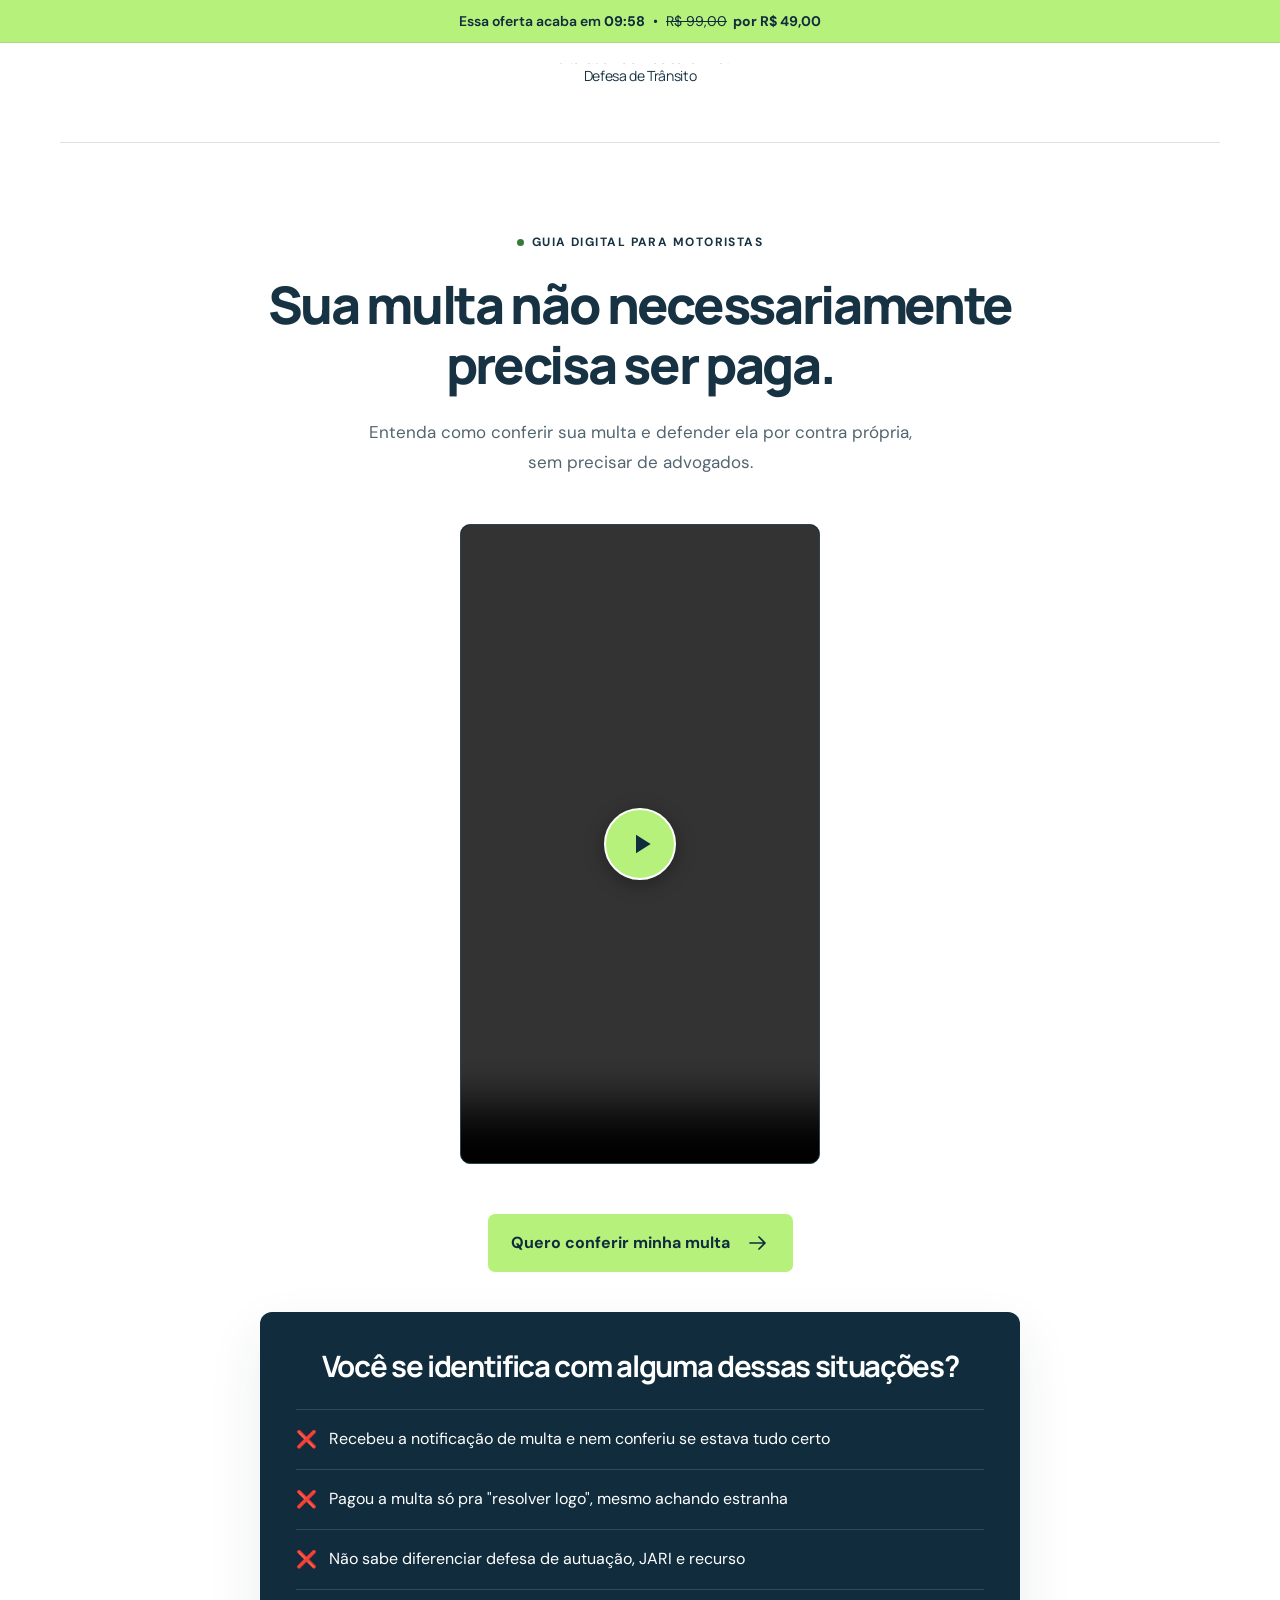
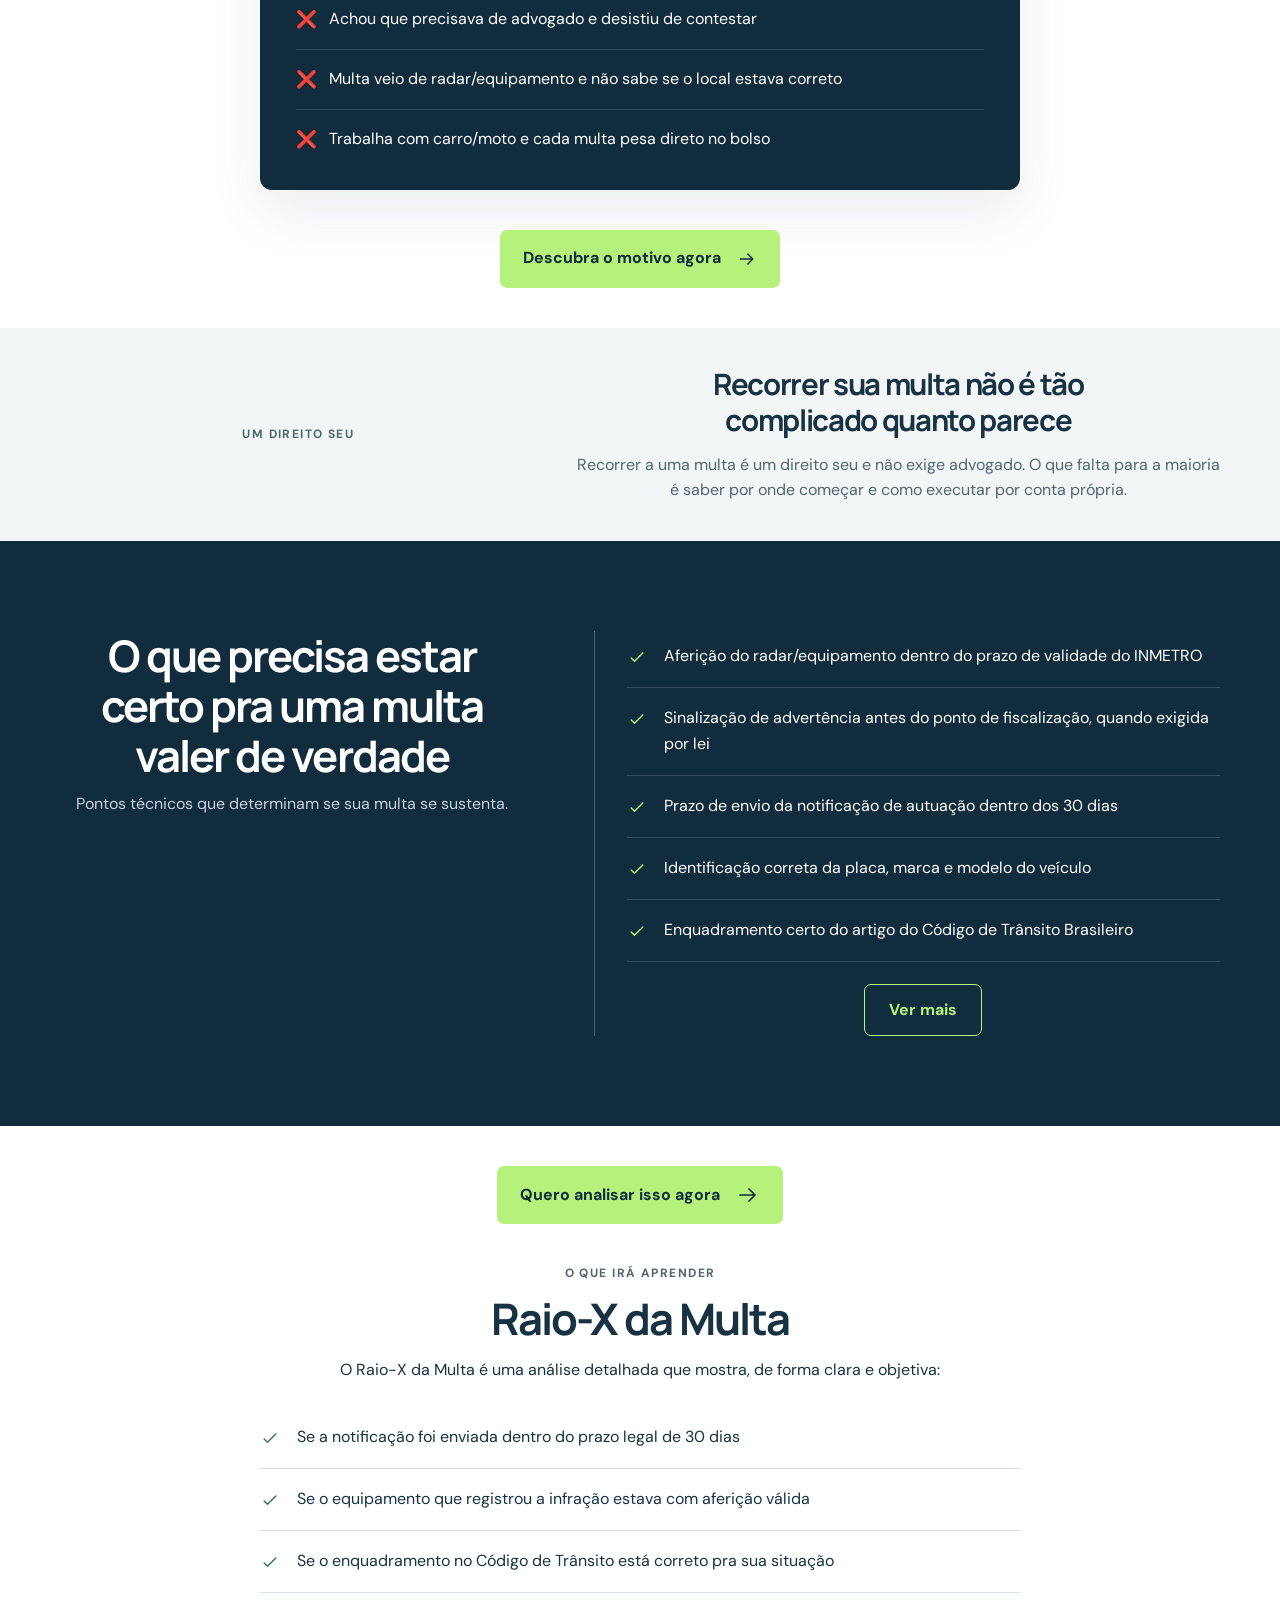
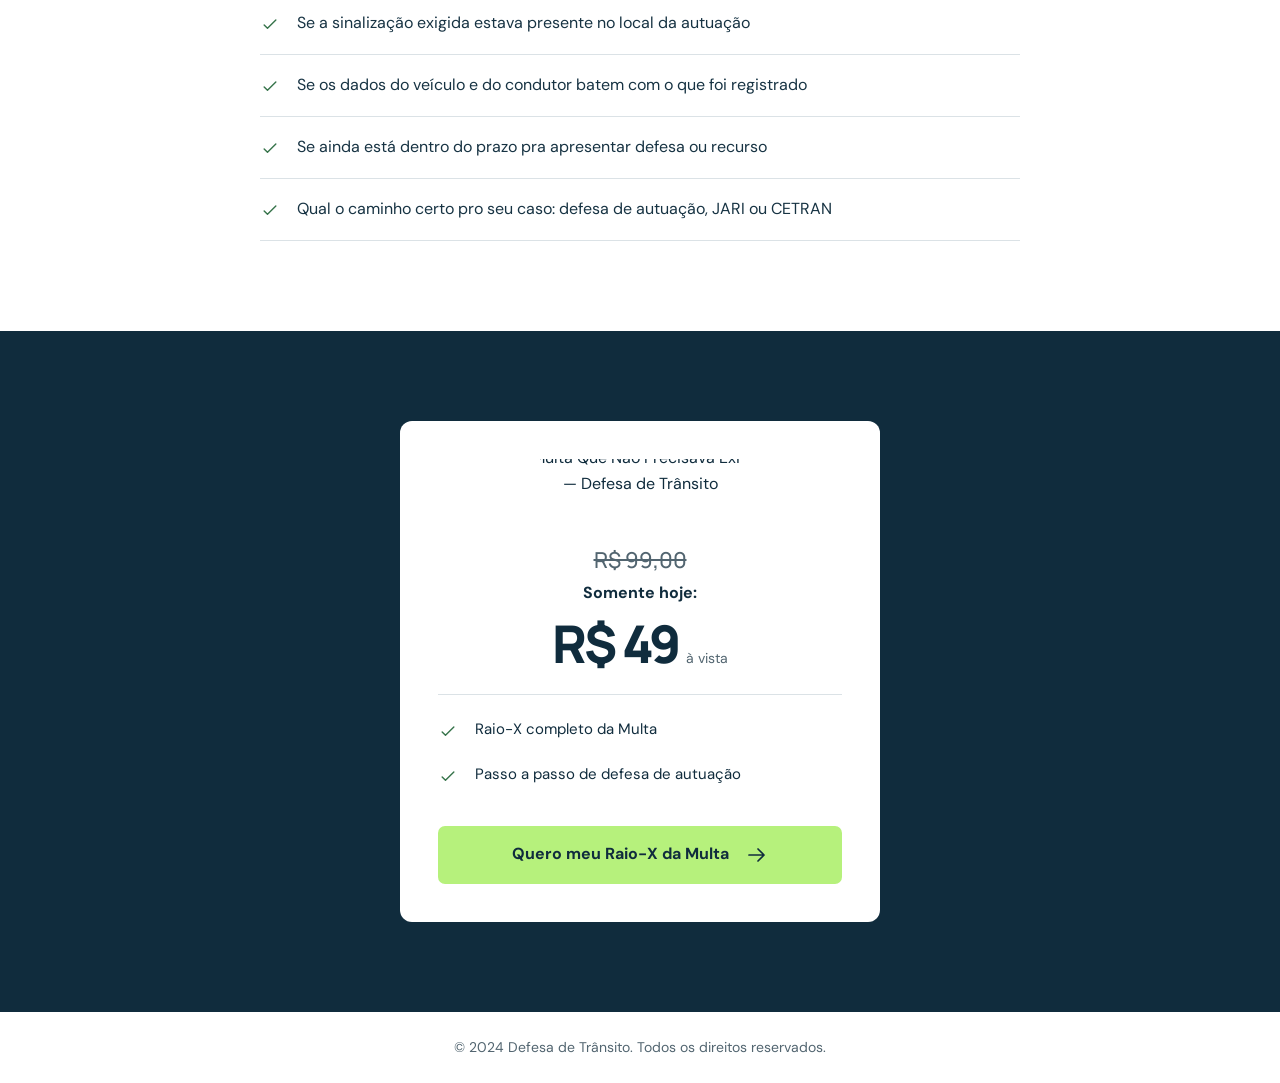
==== index.html @ 0a8037aa "Add files via upload Atualização META PIXEL" ====
<!doctype html>
<html lang="pt-BR">
<head>
  <meta charset="UTF-8">
  <meta name="viewport" content="width=device-width, initial-scale=1">
  <title>Multa Que Não Precisava Existir | Guia para conferir sua multa</title>
  <meta name="description" content="Aprenda a conferir sua notificação, entender prazos e protocolar sua defesa administrativa. Guia em PDF e vídeos curtos por R$ 49.">
  <meta name="theme-color" content="#102c3d">
  <meta property="og:title" content="Multa Que Não Precisava Existir">
  <meta property="og:description" content="Antes de pagar, decida com informação. Guia em PDF e vídeos curtos para conferir sua multa.">
  <meta property="og:type" content="website">
  <meta property="og:locale" content="pt_BR">
  <!-- Após o deploy, acrescente og:url com a URL definitiva. -->
  <link rel="icon" href="data:image/svg+xml,%3Csvg xmlns='http://www.w3.org/2000/svg' viewBox='0 0 32 32'%3E%3Crect width='32' height='32' rx='8' fill='%23102c3d'/%3E%3Cpath d='m8 16 5 5 11-11' fill='none' stroke='%23b6f17c' stroke-width='3'/%3E%3C/svg%3E">
  <link rel="preconnect" href="https://fonts.googleapis.com">
  <link rel="preconnect" href="https://fonts.gstatic.com" crossorigin>
  <link href="https://fonts.googleapis.com/css2?family=DM+Sans:wght@400;500;600;700&family=Manrope:wght@400;500;600;700;800&display=swap" rel="stylesheet">
  <link rel="stylesheet" href="styles.css">
  <script src="script.js" defer></script>
  
  <!-- UTMIFY: cole aqui o script oficial de rastreamento, após configurar privacidade/consentimento aplicável. -->
<!-- Meta Pixel Code -->
<script>
(function () {
  if (window.__mqnpeMetaPixel1302813676254181) return;
  window.__mqnpeMetaPixel1302813676254181 = true;
  !function(f,b,e,v,n,t,s)
  {if(f.fbq)return;n=f.fbq=function(){n.callMethod?
  n.callMethod.apply(n,arguments):n.queue.push(arguments)};
  if(!f._fbq)f._fbq=n;n.push=n;n.loaded=!0;n.version='2.0';
  n.queue=[];t=b.createElement(e);t.async=!0;
  t.src=v;s=b.getElementsByTagName(e)[0];
  s.parentNode.insertBefore(t,s)}(window, document,'script',
  'https://connect.facebook.net/en_US/fbevents.js');
  fbq('init', '1302813676254181');
  fbq('track', 'PageView');
})();
</script>
<!-- End Meta Pixel Code --></head>
<body><noscript><img height="1" width="1" style="display:none" alt="" src="https://www.facebook.com/tr?id=1302813676254181&amp;ev=PageView&amp;noscript=1"></noscript>
<a class="skip-link" href="#conteudo">Pular para o conteúdo</a>
<svg class="svg-definitions" xmlns="http://www.w3.org/2000/svg" aria-hidden="true"><defs>
  <symbol id="check" viewBox="0 0 24 24"><path d="m5 12 4 4L19 6"/></symbol>
  <symbol id="arrow" viewBox="0 0 24 24"><path d="M4 12h15m-6-6 6 6-6 6"/></symbol>
  <symbol id="document" viewBox="0 0 24 24"><path d="M14 3H5v18h14V8l-5-5Zm0 0v6h5M8 13h8m-8 4h5"/></symbol>
  <symbol id="shield" viewBox="0 0 24 24"><path d="m12 2 8 3v6c0 5-4 9-8 11-4-2-8-6-8-11V5l8-3Z"/><path d="m8 11 3 3 5-5"/></symbol>
  <symbol id="clock" viewBox="0 0 24 24"><circle cx="12" cy="12" r="9"/><path d="M12 6v6l4 2"/></symbol>
</defs></svg>
<div class="top-offer-bar"><div class="top-offer-content"><span>Essa oferta acaba em <span class="offer-timer" role="timer" aria-label="Tempo restante da oferta" aria-live="off">10:00</span></span><span class="top-offer-separator" aria-hidden="true">•</span><span class="top-offer-prices"><del>R$ 99,00</del> <strong>por <span data-price data-price-decimals="2">R$ 49,00</span></strong></span></div></div><header class="header wrap"><a class="brand" href="index.html" aria-label="Multa Que Não Precisava Existir — início"><span class="logo-frame"><img class="site-logo" src="assets/logo-horizontal.png" width="2172" height="724" alt="Multa Que Não Precisava Existir — Defesa de Trânsito"></span></a></header>
<main id="conteudo">
<section class="hero wrap" id="inicio" aria-labelledby="hero-title">
  <div class="hero-copy"><p class="eyebrow"><span></span> GUIA DIGITAL PARA MOTORISTAS</p><h1 id="hero-title">Sua multa não necessariamente precisa ser paga.</h1><div class="vsl-slot" role="region" aria-label="Apresentação em vídeo"><video controls playsinline preload="metadata" width="360" height="640" aria-label="Apresentação — Raio-X da Multa"><source src="assets/vsl.mp4" type="video/mp4">Seu navegador não suporta reprodução de vídeo.</video><button class="vsl-play" type="button" aria-label="Reproduzir vídeo" hidden><svg viewBox="0 0 24 24" aria-hidden="true"><path d="m9 5 11 7-11 7Z"/></svg></button></div><p class="lead">Entenda como conferir sua multa e defender ela por contra própria, sem precisar de advogados.</p></div>
  <div class="between-sections-cta"><a class="button" href="#oferta">Quero conferir minha multa <svg><use href="#arrow"/></svg></a></div><aside class="hero-panel situations-panel" aria-labelledby="situations-title">
  <h2 id="situations-title">Você se identifica com alguma dessas situações?</h2>
  <ul class="situations-list">
    <li><span aria-hidden="true">❌</span><span>Recebeu a notificação de multa e nem conferiu se estava tudo certo</span></li>
    <li><span aria-hidden="true">❌</span><span>Pagou a multa só pra "resolver logo", mesmo achando estranha</span></li>
    <li><span aria-hidden="true">❌</span><span>Não sabe diferenciar defesa de autuação, JARI e recurso</span></li>
    <li><span aria-hidden="true">❌</span><span>Achou que precisava de advogado e desistiu de contestar</span></li>
    <li><span aria-hidden="true">❌</span><span>Multa veio de radar/equipamento e não sabe se o local estava correto</span></li>
    <li><span aria-hidden="true">❌</span><span>Trabalha com carro/moto e cada multa pesa direto no bolso</span></li>
  </ul>
</aside>
</section>
<div class="format-strip"><div class="wrap"><a class="button" href="#oferta">Descubra o motivo agora <svg aria-hidden="true"><use href="#arrow"/></svg></a></div></div>

<section class="belief"><div class="wrap split"><p class="eyebrow">UM DIREITO SEU</p><div><h2>Recorrer sua multa não é tão complicado quanto parece</h2><p>Recorrer a uma multa é um direito seu e não exige advogado. O que falta para a maioria é saber por onde começar e como executar por conta própria.</p></div></div></section>

<section class="learning section"><div class="wrap split"><div><h2>O que precisa estar certo pra uma multa valer de verdade</h2><p>Pontos técnicos que determinam se sua multa se sustenta.</p></div><div class="learning-topics"><ul class="check-list"><li><svg aria-hidden="true"><use href="#check"/></svg><span>Aferição do radar/equipamento dentro do prazo de validade do INMETRO</span></li><li><svg aria-hidden="true"><use href="#check"/></svg><span>Sinalização de advertência antes do ponto de fiscalização, quando exigida por lei</span></li><li><svg aria-hidden="true"><use href="#check"/></svg><span>Prazo de envio da notificação de autuação dentro dos 30 dias</span></li><li><svg aria-hidden="true"><use href="#check"/></svg><span>Identificação correta da placa, marca e modelo do veículo</span></li><li><svg aria-hidden="true"><use href="#check"/></svg><span>Enquadramento certo do artigo do Código de Trânsito Brasileiro</span></li></ul><ul class="check-list extra-topics" id="extra-learning-topics"><li><svg aria-hidden="true"><use href="#check"/></svg><span>Local da infração compatível com o endereço registrado</span></li><li><svg aria-hidden="true"><use href="#check"/></svg><span>Data e horário coerentes com a imagem/prova apresentada</span></li><li><svg aria-hidden="true"><use href="#check"/></svg><span>Margem de tolerância do equipamento aplicada corretamente na velocidade</span></li><li><svg aria-hidden="true"><use href="#check"/></svg><span>Sinalização de solo visível (faixa, linha de retenção) no momento da autuação</span></li><li><svg aria-hidden="true"><use href="#check"/></svg><span>Notificação enviada para o endereço correto no Renavam</span></li></ul><button class="topics-toggle" type="button" aria-expanded="false" aria-controls="extra-learning-topics" hidden>Ver mais</button></div></div></section>
<div class="between-sections-cta"><a class="button" href="#oferta">Quero analisar isso agora <svg aria-hidden="true"><use href="#arrow"/></svg></a></div><section class="section wrap raio-x-section"><p class="eyebrow learning-label">O QUE IRÁ APRENDER</p><h2>Raio-X da Multa</h2><p>O Raio-X da Multa é uma análise detalhada que mostra, de forma clara e objetiva:</p><ul class="check-list raio-x-topics"><li><svg aria-hidden="true"><use href="#check"/></svg><span>Se a notificação foi enviada dentro do prazo legal de 30 dias</span></li><li><svg aria-hidden="true"><use href="#check"/></svg><span>Se o equipamento que registrou a infração estava com aferição válida</span></li><li><svg aria-hidden="true"><use href="#check"/></svg><span>Se o enquadramento no Código de Trânsito está correto pra sua situação</span></li><li><svg aria-hidden="true"><use href="#check"/></svg><span>Se a sinalização exigida estava presente no local da autuação</span></li><li><svg aria-hidden="true"><use href="#check"/></svg><span>Se os dados do veículo e do condutor batem com o que foi registrado</span></li><li><svg aria-hidden="true"><use href="#check"/></svg><span>Se ainda está dentro do prazo pra apresentar defesa ou recurso</span></li><li><svg aria-hidden="true"><use href="#check"/></svg><span>Qual o caminho certo pro seu caso: defesa de autuação, JARI ou CETRAN</span></li></ul></section>


<!-- DEPOIMENTOS REAIS: publicar somente após inserir relatos autênticos e obter autorização.
<section class="section wrap" aria-labelledby="depoimentos"><h2 id="depoimentos">Quem já leu</h2><blockquote><p>INSERIR DEPOIMENTO REAL</p><footer>NOME AUTORIZADO</footer></blockquote></section>
-->
<section class="offer-section section" id="oferta"><div class="wrap offer-layout"><div class="price-card"><div class="offer-logo"><span class="logo-frame"><img class="site-logo" src="assets/logo-horizontal.png" width="2172" height="724" alt="Multa Que Não Precisava Existir — Defesa de Trânsito" loading="lazy"></span></div><p class="price"><del class="old-price" aria-label="Preço anterior: R$ 99,00">R$ 99,00</del><span class="today-offer">Somente hoje:</span> <span data-price>R$ 49</span> <small>à vista</small></p><ul class="check-list"><li><svg aria-hidden="true"><use href="#check"/></svg><span>Raio-X completo da Multa</span></li><li><svg aria-hidden="true"><use href="#check"/></svg><span>Passo a passo de defesa de autuação</span></li></ul><a class="button checkout-link" href="https://ggcheckout.app/checkout/v5/dZjcEoFFynVmE5elIhAi">Quero meu Raio-X da Multa <svg><use href="#arrow"/></svg></a><p id="checkout-status" class="checkout-status" role="status" hidden></p></div></div></section>


</main><footer class="copyright-footer"><p>© 2024 Defesa de Trânsito. Todos os direitos reservados.</p></footer>


</body>
</html>
---- styles.css ----
:root{--navy:#102c3d;--ink:#173343;--muted:#526570;--green:#b6f17c;--line:#dbe2e6;--pale:#f3f6f6;--white:#fff}*{box-sizing:border-box}html{scroll-behavior:smooth;scroll-padding-top:24px}body{margin:0;color:var(--ink);background:#fff;font-family:'DM Sans',sans-serif;font-size:16px;line-height:1.65}h1,h2,h3,.brand,.price{font-family:Manrope,sans-serif}h1,h2,h3,p{margin-top:0}h1,h2,h3{line-height:1.15;letter-spacing:-.045em}h1{font-size:clamp(2.35rem,4.05vw,3.65rem);font-weight:800;margin-bottom:24px}h2{font-size:clamp(2rem,3.4vw,3rem);font-weight:700;margin-bottom:26px}h3{font-size:1.3rem;letter-spacing:-.025em}p{margin-bottom:20px}a{color:inherit}svg{width:24px;height:24px;fill:none;stroke:currentColor;stroke-width:1.7;stroke-linecap:round;stroke-linejoin:round;flex-shrink:0}.svg-definitions{position:absolute;width:0;height:0;overflow:hidden}.wrap{width:min(1160px,calc(100% - 40px));margin-inline:auto}.header{display:flex;align-items:center;justify-content:space-between;min-height:100px;gap:20px;border-bottom:1px solid var(--line)}.brand{display:flex;gap:12px;align-items:center;text-decoration:none;font-size:14px;line-height:1.3;letter-spacing:-.025em}.brand-icon{background:var(--navy);color:var(--green);width:40px;height:40px;display:grid;place-items:center;border-radius:10px}.brand-icon svg{width:26px;height:26px}.header-note{display:none;font-size:11px;letter-spacing:.13em;font-weight:600}.header-link{font-size:13px;font-weight:700;text-decoration:none}.header-link span{padding-left:8px}.hero{padding-block:48px 56px;display:grid;gap:40px}.eyebrow{font-size:12px;letter-spacing:.12em;font-weight:700;line-height:1.5;margin-bottom:24px}.hero .eyebrow{display:flex;align-items:center;gap:8px}.eyebrow span{width:7px;height:7px;background:#397a38;border-radius:50%}em{font-style:normal;color:#37744b}.lead{font-size:17px;line-height:1.75;color:var(--muted);max-width:560px}.button{display:inline-flex;align-items:center;justify-content:center;gap:16px;background:var(--green);color:var(--navy);font-weight:700;padding:17px 23px;border-radius:7px;text-decoration:none;min-height:56px;line-height:1.4;transition:background .2s,transform .2s}.button:hover{background:#a1e762;transform:translateY(-2px)}.support{font-size:12px;line-height:1.8;color:var(--muted);margin:15px 0 0}.support span{padding-inline:3px}.hero-panel{background:var(--navy);color:white;border-radius:12px;padding:28px;align-self:center;box-shadow:0 22px 55px #102c3d16}.panel-top{display:flex;justify-content:space-between;align-items:center;gap:20px;font-size:10px;letter-spacing:.13em;border-bottom:1px solid #ffffff25;padding-bottom:25px;margin-bottom:30px}.panel-top svg{color:var(--green)}.panel-title{font-family:Manrope,sans-serif;font-size:clamp(2rem,3vw,2.8rem);letter-spacing:-.045em;line-height:1.12;font-weight:600;margin-bottom:14px}.hero-panel>p:not(.panel-title){color:#bcccd5;font-size:14px}.review-list{list-style:none;padding:0;margin:28px 0 30px}.review-list li{display:flex;align-items:center;gap:14px;padding:16px 0;border-top:1px solid #ffffff25}.review-list li>span{font-size:12px;color:#b8cbd5}.review-list strong{display:block;font-size:14px}.review-list small{font-size:12px;color:#bacbd5}.review-list svg{margin-left:auto;color:var(--green);width:17px}.panel-bottom{display:flex;justify-content:space-between;gap:12px;font-size:10px;letter-spacing:.06em;color:#d2dde3}.format-strip{border-block:1px solid var(--line);background:#fafcfc}.format-strip .wrap{display:flex;flex-wrap:wrap;justify-content:space-between;gap:18px;padding-block:22px}.format-strip span{display:flex;gap:10px;align-items:center;font-size:13px;font-weight:500}.format-strip svg{width:20px}.section{padding-block:70px}.split{display:grid;gap:20px}.large-text{font-size:clamp(1.15rem,1.75vw,1.45rem);line-height:1.65}.large-text strong{font-weight:500;color:#102c3d}.split>p{color:var(--muted)}.belief{padding-block:60px;background:var(--pale)}.belief h2{max-width:650px}.belief p:last-child{max-width:660px;color:var(--muted)}.muted{color:var(--muted)}.notice{border-left:3px solid #37744b;background:var(--pale);padding:20px;display:flex;gap:15px;margin-top:28px}.notice p{font-size:14px;margin:0}.notice strong{display:block}.notice svg{color:#37744b}.learning{background:var(--navy);color:white}.learning .eyebrow{color:var(--green)}.learning p:not(.eyebrow){color:#c5d3dc}.check-list{list-style:none;padding:0;margin:0}.check-list li{display:flex;gap:17px;align-items:flex-start;padding:17px 0;border-bottom:1px solid #ffffff25}.check-list svg{color:var(--green);width:20px;margin-top:3px}.grid-three{display:grid;gap:18px;margin-top:35px}.grid-three article{padding:28px;border:1px solid var(--line);border-radius:8px}.grid-three p{color:var(--muted);margin-bottom:0}.number{display:block;font-family:Manrope,sans-serif;font-size:36px;font-weight:500;color:#527465;margin-bottom:32px}.steps h3{line-height:1.4}.audience{background:var(--pale)}.audience article{background:white}.card-label{font-size:11px;letter-spacing:.1em;display:block;margin-bottom:28px;font-weight:700;color:#526b5b}.offer-section{background:var(--navy);color:white}.offer-layout{display:grid;gap:40px}.offer-copy .eyebrow{color:var(--green)}.offer-copy h2{font-size:clamp(2.5rem,4vw,3.5rem)}.offer-copy em{color:var(--green)}.offer-copy>p:not(.eyebrow){max-width:370px;color:#c7d6df}.guarantee{display:flex;gap:16px;max-width:370px;margin-top:35px}.guarantee>svg{width:44px;height:44px;color:var(--green)}.guarantee strong{font-size:16px}.guarantee p{font-size:14px;color:#c7d6df;margin:5px 0 0}.price-card{background:white;color:var(--navy);padding:28px;border-radius:12px;align-self:center}.price-card .eyebrow{font-size:11px;color:#526570;margin-bottom:15px}.price-card h3{font-size:24px}.price{margin:28px 0 18px;font-size:52px;font-weight:800;letter-spacing:-.05em;line-height:1.2}.price small{font-family:'DM Sans',sans-serif;font-size:14px;letter-spacing:0;font-weight:400;color:var(--muted)}.price-card .check-list{border-top:1px solid var(--line);margin-bottom:28px}.price-card .check-list li{padding:9px 0;border:0;font-size:15px}.price-card .check-list li:first-child{padding-top:22px}.price-card .check-list svg{color:#37744b}.price-card .button{width:100%}.payment-note{text-align:center;font-size:12px;color:var(--muted);margin:14px 0 0}.checkout-status{font-size:14px;margin:16px 0 0;padding:12px;background:var(--pale)}.faq-layout{display:grid;gap:25px}.faq details{border-bottom:1px solid var(--line)}.faq summary{padding:22px 32px 22px 0;cursor:pointer;font-weight:600;position:relative;list-style:none}.faq summary::-webkit-details-marker{display:none}.faq summary:after{content:'+';position:absolute;right:4px;top:19px;font-size:24px;font-weight:400}.faq details[open] summary:after{content:'−'}.faq details p{color:var(--muted);padding-right:22px}.final-cta{text-align:center;background:var(--pale);padding:48px 24px;border-radius:12px}.final-cta p:not(.eyebrow){max-width:530px;margin-inline:auto;color:var(--muted)}.footer{padding-block:45px 30px}.footer-top{display:flex;flex-direction:column;gap:25px}.footer nav{display:flex;gap:18px;flex-wrap:wrap;font-size:12px}.footer>p{border-top:1px solid var(--line);padding-top:24px;margin:24px 0 0;font-size:12px;color:var(--muted);max-width:100%}.sticky-cta{position:fixed;bottom:0;left:0;right:0;background:#fff;padding:12px 16px calc(12px + env(safe-area-inset-bottom));box-shadow:0 -3px 20px #102c3d16;display:flex;align-items:center;justify-content:space-between;gap:12px;z-index:5}.sticky-cta[hidden]{display:none}.sticky-cta>div{display:flex;flex-direction:column}.sticky-cta strong{font-size:20px;line-height:1.2}.sticky-cta span{font-size:10px}.sticky-cta .button{padding:13px 16px;font-size:14px;min-height:48px}.skip-link{position:fixed;top:8px;left:10px;z-index:10;background:white;padding:12px;transform:translateY(-160%)}.skip-link:focus{transform:none}:focus-visible{outline:3px solid #2476c4;outline-offset:5px}.legal{max-width:760px;min-height:65vh;padding-block:65px}.legal h1{font-size:2.5rem}.legal .notice{margin-bottom:30px}body:has(.sticky-cta:not([hidden])){padding-bottom:88px}@media(min-width:768px){.wrap{width:min(1160px,calc(100% - 72px))}.header-note{display:block}.header-link{font-size:14px}.hero{grid-template-columns:1.2fr 1fr;gap:36px;padding-block:70px}.hero-panel{padding:30px}.split{grid-template-columns:1fr 1.35fr;gap:70px}.section{padding-block:90px}.grid-three{grid-template-columns:repeat(3,1fr)}.grid-three article{padding:25px}.offer-layout{grid-template-columns:1.15fr 1fr;gap:65px}.price-card{padding:38px}.faq-layout{grid-template-columns:1fr 1.3fr;gap:65px}.footer-top{flex-direction:row;align-items:center;justify-content:space-between}.sticky-cta{display:none!important}body:has(.sticky-cta:not([hidden])){padding-bottom:0}}@media(min-width:1100px){.hero{gap:80px;padding-block:80px 85px}.hero-panel{padding:36px}.hero-copy{padding-block:10px}.header-note{font-size:12px}.support{font-size:12px}.format-strip .wrap{justify-content:center;gap:100px}.grid-three article{padding:32px}}@media(prefers-reduced-motion:reduce){html{scroll-behavior:auto}*,*:before,*:after{transition:none!important}}

/* PNG horizontal transparente; enquadramento remove apenas a margem do arquivo. */
.logo-frame,.footer .logo-frame{display:block;position:relative;width:180px;height:54px;overflow:hidden;flex-shrink:0}.site-logo,.footer .site-logo{position:absolute;width:232px;height:auto;max-width:none;left:-26px;top:-13px}.header{min-height:100px}.brand{flex-shrink:0}@media(min-width:768px){.logo-frame,.footer .logo-frame{width:200px;height:60px}.site-logo,.footer .site-logo{width:258px;left:-29px;top:-14px}.header{min-height:100px}}
/* Logo centralizada no cabeçalho da landing page. */
body:has(.hero) > .header{justify-content:center}
/* Alinhamento central solicitado para textos e tópicos. */
body{text-align:center}.hero .eyebrow,.format-strip .wrap,.panel-top,.panel-bottom,.footer-top,.footer nav{justify-content:center}.lead,.belief p:last-child,.offer-copy>p:not(.eyebrow),.guarantee{margin-inline:auto}.review-list li{justify-content:center}.review-list li>div{flex:0 1 auto}.review-list svg{margin-left:0}.check-list li{justify-content:center;align-items:center}.check-list svg{margin-top:0}.notice,.guarantee{flex-direction:column;align-items:center}.faq summary{padding-inline:32px}.faq details p{padding-inline:22px}.footer-top{flex-direction:column}.legal .header{justify-content:center}.price-card .check-list li{justify-content:center}
/* Restaura o alinhamento original dos tópicos e listas. */
.review-list,.check-list,.grid-three article,.faq{text-align:left}.review-list li{justify-content:flex-start}.review-list svg{margin-left:auto}.check-list li,.price-card .check-list li{justify-content:flex-start;align-items:flex-start}.check-list svg{margin-top:3px}.faq summary{padding:22px 32px 22px 0}.faq details p{padding:0 22px 0 0}
/* Espaço responsivo para VSL, entre a headline e o CTA. */
.vsl-slot{width:100%;aspect-ratio:16/9;background:var(--navy);border:1px solid #294655;border-radius:10px;overflow:hidden;margin:26px auto 24px;position:relative}.vsl-placeholder{position:absolute;inset:0;display:flex;flex-direction:column;justify-content:center;align-items:center;gap:9px;color:#fff;text-align:center;padding:20px}.vsl-placeholder svg{width:40px;height:40px;color:var(--green)}.vsl-placeholder span{font-weight:600}.vsl-placeholder small{color:#c5d3dc;font-size:13px}.vsl-slot iframe,.vsl-slot video{display:block;width:100%;height:100%;border:0}.hero-copy{display:flex;flex-direction:column;align-items:center}.hero-copy .lead{order:1}.hero-copy .vsl-slot{order:2}.hero-copy>.button{order:3}.hero-copy .support{order:4}
/* Situações do motorista no quadro de abertura. */
.situations-panel h2{font-size:clamp(1.5rem,2.3vw,2rem);line-height:1.25;margin-bottom:24px;text-align:center}.situations-list{list-style:none;margin:0;padding:0;text-align:left}.situations-list li{display:flex;align-items:flex-start;gap:12px;padding:16px 0;border-top:1px solid #ffffff25;font-size:16px;line-height:1.6}.situations-list li>span:first-child{flex-shrink:0;font-size:17px}.situations-list li:last-child{padding-bottom:0}
/* CTAs centralizados entre seções, com espaçamento simétrico. */
.hero.wrap{grid-template-columns:minmax(0,1fr);gap:0;padding-bottom:0}.hero-copy{width:100%;max-width:760px;margin-inline:auto}.hero .situations-panel{width:100%;max-width:760px;margin-inline:auto}.between-sections-cta,.format-strip .wrap{display:flex;align-items:center;justify-content:center;padding-block:40px;margin:0 auto}.format-strip{background:transparent;border:0}.between-sections-cta .button,.format-strip .button{margin:0}.hero-copy .vsl-slot{margin-bottom:0}
/* Seção sobre recorrer com espaçamento mais compacto. */
.belief{padding-block:32px}.belief .split{gap:12px}.belief .eyebrow{margin-bottom:0}.belief h2{font-size:clamp(1.5rem,2.3vw,2rem);line-height:1.25;margin-bottom:14px}.belief p:last-child{margin-bottom:0;line-height:1.55}@media(min-width:768px){.belief{padding-block:38px}.belief .split{gap:40px;align-items:center}}
/* Separação entre a apresentação e os tópicos técnicos. */
.learning h2{margin-bottom:10px}.learning .split>div>p{margin-bottom:0}.learning .check-list{border-top:1px solid #ffffff40;padding-top:14px;margin-top:8px}.learning .check-list li:first-child{padding-top:12px}@media(min-width:768px){.learning .check-list{border-top:0;border-left:1px solid #ffffff40;padding-top:0;padding-left:32px;margin-top:0}}
/* Mesma tipografia para os dois rótulos de seção. */
.belief .eyebrow,.learning-label{font-family:'DM Sans',sans-serif;font-size:12px;font-weight:700;line-height:1.5;letter-spacing:.12em;color:var(--muted)}
/* Agrupa frase, título e subtítulo com o ritmo compacto da seção anterior. */
.raio-x-section>.learning-label{margin-bottom:12px}.raio-x-section>h2{margin-bottom:14px}.raio-x-section>h2+p{margin-bottom:0;line-height:1.55}
/* Tópicos da análise abaixo do subtítulo. */
.raio-x-topics{max-width:760px;margin:24px auto 0}.raio-x-topics li{border-bottom:1px solid var(--line)}.raio-x-topics svg{color:#37744b}

.offer-logo{display:flex;justify-content:center;margin-bottom:20px}


.old-price{display:block;font-size:22px;font-weight:500;letter-spacing:0;color:var(--muted);margin-bottom:8px;text-decoration-thickness:2px}


.today-offer{font-weight:700;margin:20px 0 8px}.today-offer+.price{margin-top:0}


.price .today-offer{display:block;font-family:'DM Sans',sans-serif;font-size:16px;line-height:1.5;letter-spacing:0;margin:8px 0}


.offer-layout{grid-template-columns:minmax(0,1fr);gap:0}.offer-layout>.price-card{width:100%;max-width:480px;margin-inline:auto}

/* Tarja: espaços uniformes e quebras apenas entre os grupos. */
.top-offer-bar{background:var(--green);color:var(--navy);border-bottom:1px solid #102c3d18}
.top-offer-content{display:flex;justify-content:center;align-items:center;flex-wrap:wrap;gap:4px 8px;min-height:42px;padding:10px 16px;font-size:14px;line-height:1.5;letter-spacing:normal;word-spacing:normal}
.top-offer-content>span:first-child{font-weight:600;white-space:nowrap}
.top-offer-prices{display:inline-flex;align-items:baseline;gap:6px;white-space:nowrap}
.top-offer-prices del{font-size:inherit}
.offer-timer{display:inline;margin:0;font-variant-numeric:tabular-nums;font-weight:800}
@media(max-width:480px){.top-offer-content{font-size:13px;padding:9px 12px;column-gap:8px}}/* Tarja permanece visível durante a rolagem, sem sobrepor o início da página. */
.top-offer-bar{position:sticky;top:0;z-index:20}html{scroll-padding-top:90px}.skip-link{z-index:30}

/* Mantém 40px de distância do botão às seções vizinhas. */
.between-sections-cta + .raio-x-section{padding-top:0}


.copyright-footer{padding:24px 20px;text-align:center;color:var(--muted);font-size:14px}.copyright-footer p{margin:0}

/* Expansão acessível dos cinco tópicos adicionais. */
.learning-topics{border-top:1px solid #ffffff40;padding-top:14px;margin-top:8px}.learning .learning-topics .check-list{border-top:0;border-left:0;padding:0;margin:0}.learning .extra-topics[hidden],.topics-toggle[hidden]{display:none}.topics-toggle{display:block;margin:22px auto 0;padding:12px 24px;min-height:48px;border:1px solid var(--green);border-radius:7px;background:transparent;color:var(--green);font:inherit;font-weight:700;cursor:pointer}.topics-toggle:hover{background:#ffffff12}@media(min-width:768px){.learning-topics{border-top:0;border-left:1px solid #ffffff40;padding:0 0 0 32px;margin:0}}

/* VSL vertical do YouTube Shorts. */
.hero-copy .vsl-slot{aspect-ratio:9/16;max-width:360px}.vsl-slot iframe{width:100%;height:100%}


.hero-copy .vsl-fallback{order:2;margin:12px 0 0;font-size:14px;color:var(--muted)}.vsl-fallback a{text-underline-offset:3px}

/* Dimensões explícitas evitam colapso do iframe dentro do layout flex. */
.hero-copy .vsl-slot{position:relative;display:block;flex:none;width:100%;max-width:360px;aspect-ratio:9/16;min-height:0;padding:0;overflow:hidden}.hero-copy .vsl-slot iframe{position:absolute;inset:0;display:block;width:100%;height:100%;min-height:100%;border:0}

.hero-copy .vsl-slot video{position:absolute;inset:0;width:100%;height:100%;object-fit:contain;background:#000}

/* Revisão mobile-first: preserva conteúdo, assets, player e eventos. */
html{-webkit-text-size-adjust:100%;scroll-padding-top:calc(100px + env(safe-area-inset-top,0px))}
.top-offer-bar{padding-top:env(safe-area-inset-top,0px)}
.top-offer-content{padding-left:max(16px,env(safe-area-inset-left,0px));padding-right:max(16px,env(safe-area-inset-right,0px))}
.hero-copy,.split>* ,.learning-topics,.price-card,.check-list li>span,.situations-list li>span:last-child{min-width:0}
h1,h2{text-wrap:balance}.button{max-width:100%;text-align:center}.button:active{transform:translateY(0)}
.copyright-footer{padding-bottom:calc(24px + env(safe-area-inset-bottom,0px))}
@media(max-width:767px){
  .wrap{width:calc(100% - 32px);max-width:720px}
  .header{min-height:84px;gap:12px}
  .hero.wrap{padding-top:28px}
  .hero-copy .eyebrow{font-size:12px;letter-spacing:.08em;margin-bottom:16px;gap:7px}
  h1{font-size:clamp(2rem,8.6vw,2.5rem);line-height:1.15;letter-spacing:-.035em;margin-bottom:16px}
  h2,.situations-panel h2,.belief h2{font-size:clamp(1.625rem,6.7vw,2rem);line-height:1.23;letter-spacing:-.03em}
  .lead{font-size:16px;line-height:1.6;margin-bottom:0;max-width:38ch}
  .hero-copy .vsl-slot{width:100%;max-width:360px;aspect-ratio:9/16;margin-top:22px;margin-bottom:0}
  .hero-panel{padding:24px 18px;box-shadow:0 12px 28px #102c3d12}
  .situations-panel h2{margin-bottom:20px}
  .situations-list li{gap:10px;padding-block:14px;line-height:1.55}
  .situations-list li>span:first-child{font-size:16px}
  .between-sections-cta,.format-strip .wrap{padding-block:28px;width:100%;max-width:100%}
  main>.between-sections-cta{width:calc(100% - 32px);margin-inline:auto}
  .format-strip .wrap{width:calc(100% - 32px)}
  .between-sections-cta .button,.format-strip .button{width:100%;max-width:400px}
  .button{min-height:52px;padding:15px 14px;gap:10px;font-size:16px;line-height:1.4}
  .button svg{width:20px;height:20px}
  .section{padding-block:44px}
  .belief{padding-block:32px}.belief .split{gap:10px}
  .belief h2{margin-bottom:12px}
  .learning .split{grid-template-columns:minmax(0,1fr);gap:22px}
  .learning h2{margin-bottom:12px}
  .learning-topics{margin-top:0;padding-top:8px}
  .check-list li{gap:12px;padding-block:14px;font-size:16px;line-height:1.55}
  .check-list svg{width:20px;height:20px;margin-top:3px}
  .topics-toggle{width:100%;min-height:48px;margin-top:20px;padding:12px 20px}
  .raio-x-section>.learning-label{margin-bottom:10px}
  .raio-x-section>h2{margin-bottom:12px}
  .raio-x-topics{margin-top:20px}
  .between-sections-cta + .raio-x-section{padding-top:0}
  .offer-section{padding-block:36px}
  .price-card{padding:26px 16px;border-radius:12px}
  .offer-logo{margin-bottom:18px}
  .price{font-size:48px;margin:22px 0 18px}
  .old-price{font-size:20px}
  .price-card .check-list{margin-bottom:22px}
  .price-card .check-list li{font-size:16px;line-height:1.5;gap:10px;padding-block:10px}
  .price-card .check-list li:first-child{padding-top:18px}
  .price-card .button{padding-inline:8px;gap:6px;font-size:clamp(.875rem,3.8vw,1rem)}
  .price-card .button svg{width:18px;height:18px}
  .copyright-footer{font-size:14px;padding-inline:20px}
  .top-offer-content{display:grid;grid-template-columns:auto auto;justify-content:center;column-gap:6px;row-gap:2px;font-size:14px;padding-block:8px;line-height:1.4}
  .top-offer-content>span:first-child{grid-column:1/-1;white-space:normal}
  .top-offer-separator{grid-column:1;justify-self:end}
  .top-offer-prices{grid-column:2;gap:6px;white-space:normal}
}
@media(hover:none){.button:hover{transform:none}}
@media(prefers-reduced-motion:reduce){.button{transition:none}}
/* Play centralizado, sem bloquear os controles nativos. */
.vsl-play{position:absolute;top:50%;left:50%;transform:translate(-50%,-50%);z-index:2;width:72px;height:72px;display:grid;place-items:center;border:2px solid white;border-radius:50%;background:var(--green);color:var(--navy);box-shadow:0 4px 20px #0005;cursor:pointer;padding:0}.vsl-play[hidden]{display:none}.vsl-play svg{width:32px;height:32px;fill:currentColor;stroke:none}.vsl-play:hover{background:#a1e762}.vsl-play:focus-visible{outline:3px solid white;outline-offset:5px}@media(max-width:360px){.vsl-play{width:64px;height:64px}}
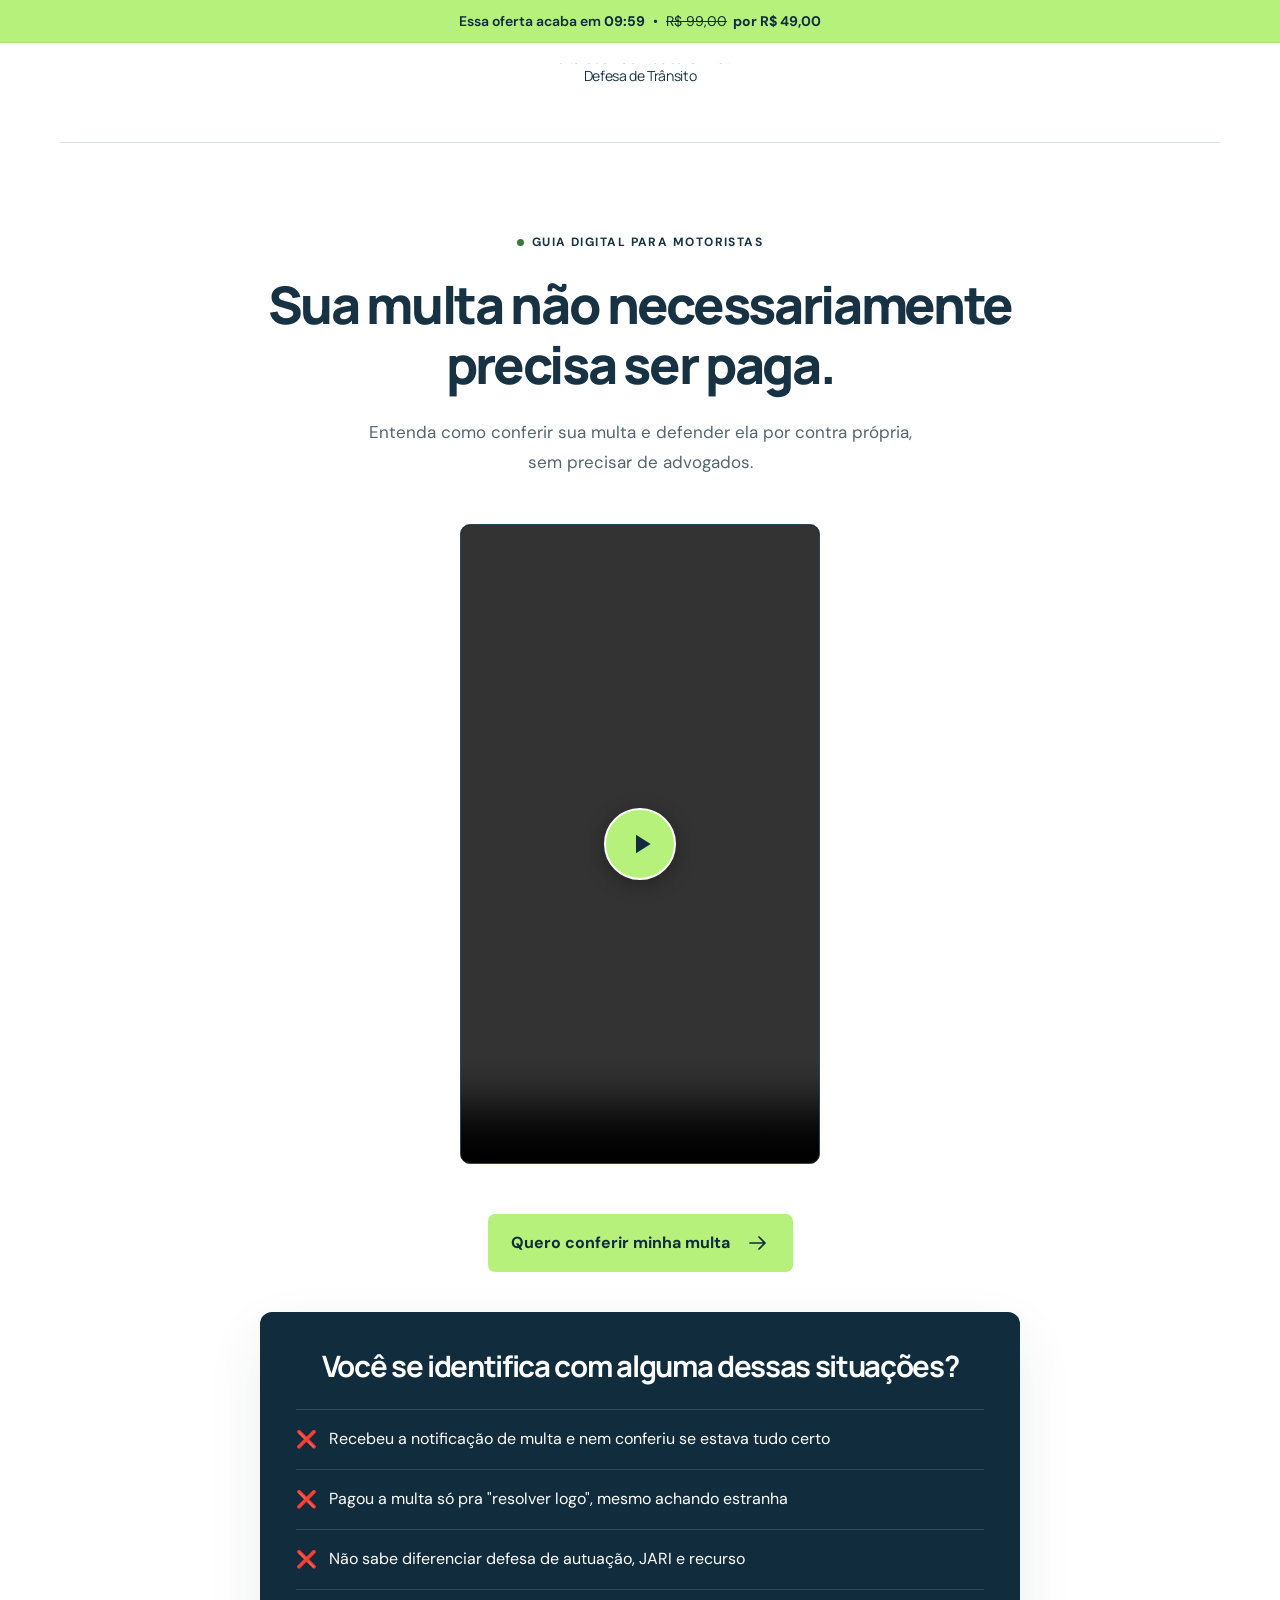
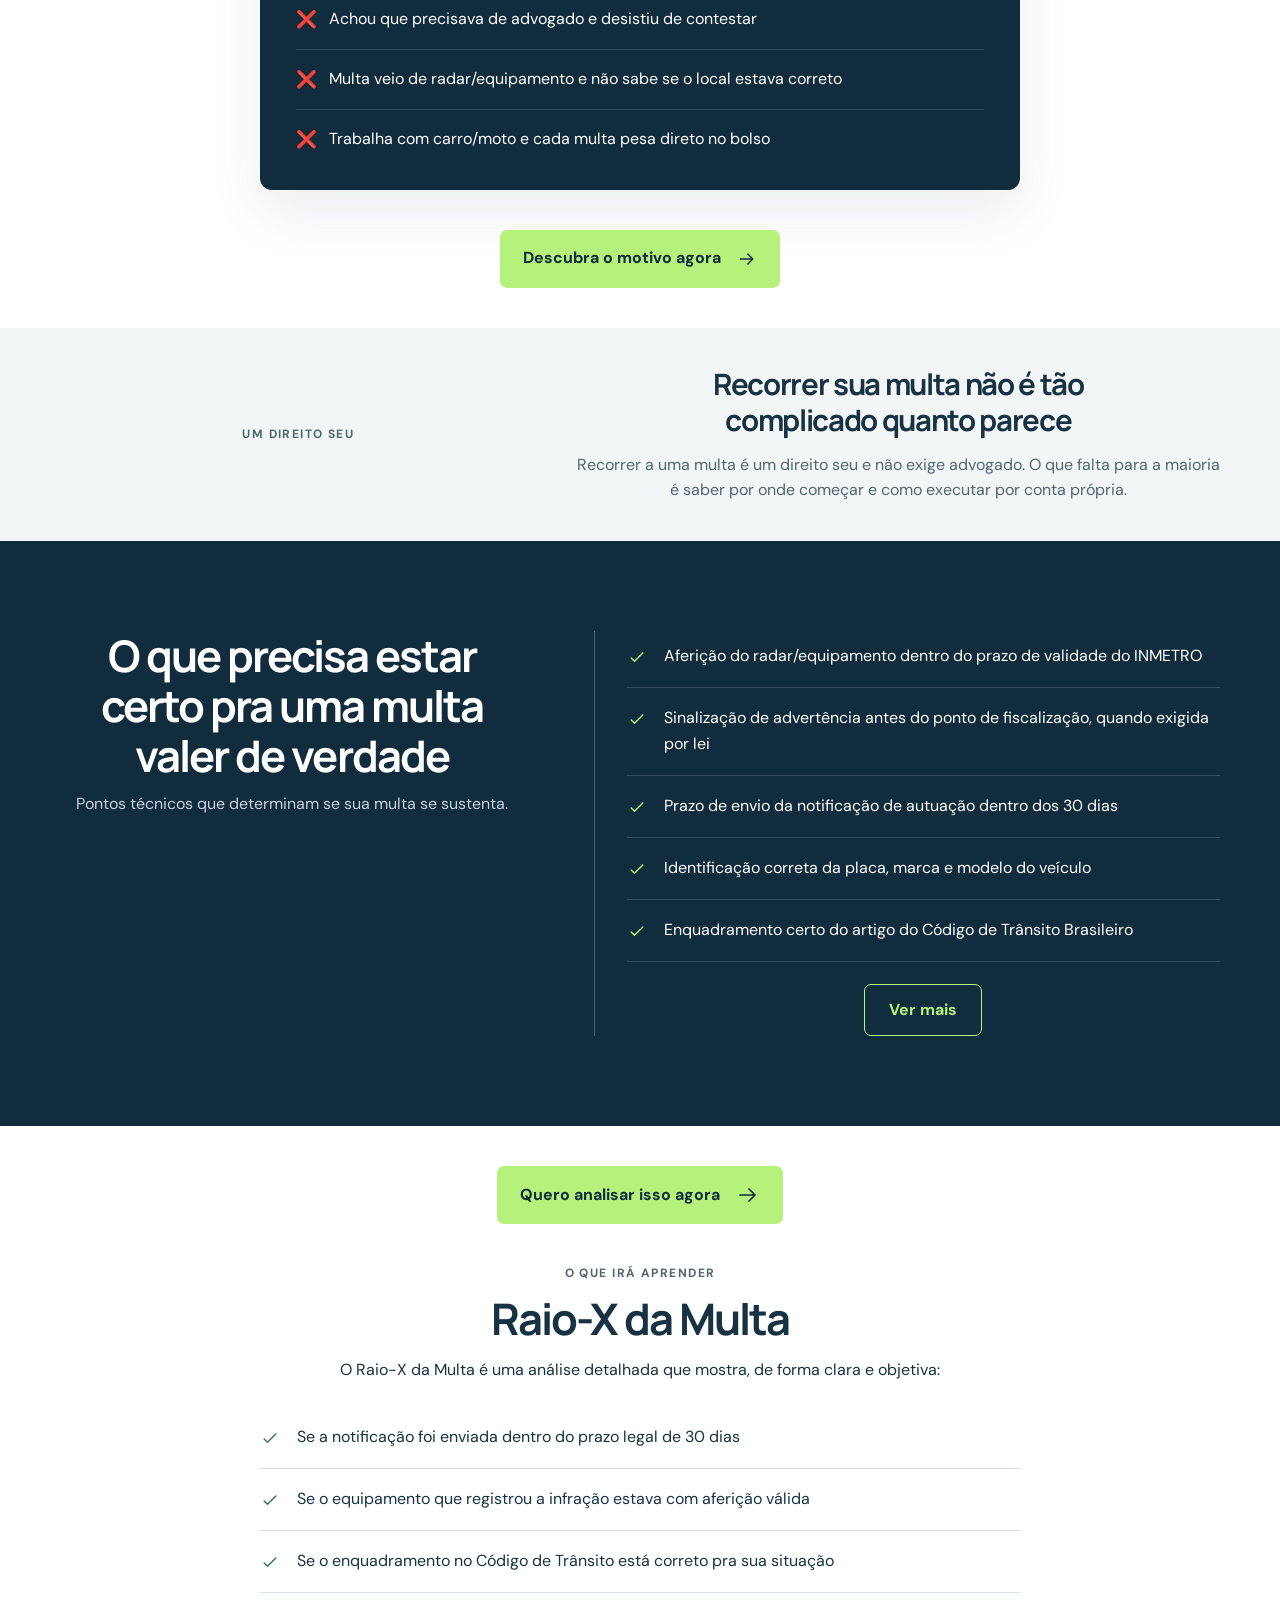
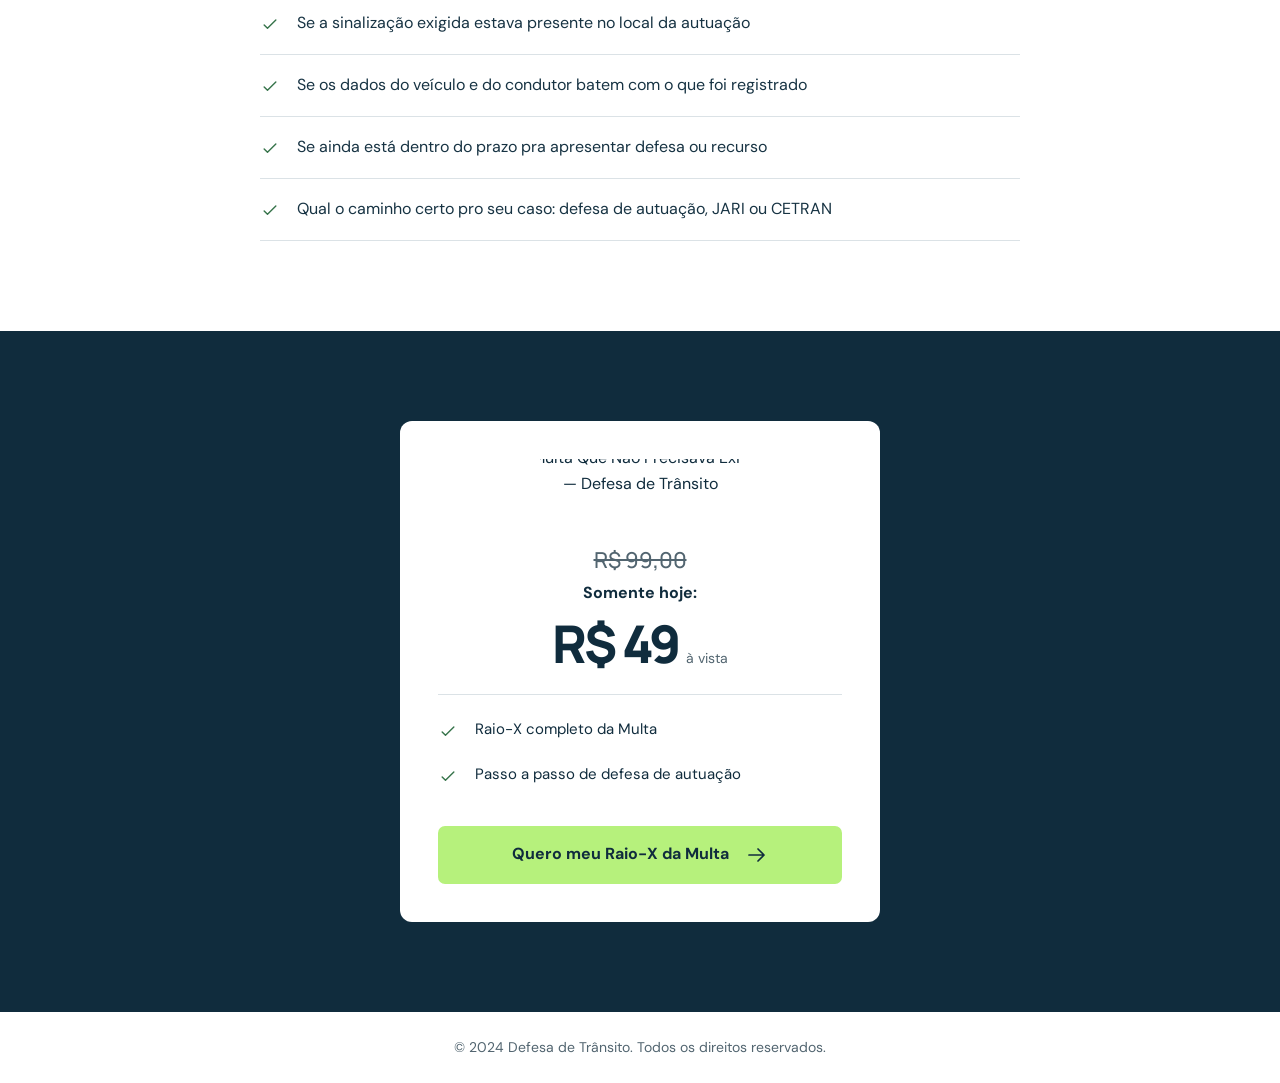
==== commit d1b5636a: "Corrige redirecionamento checkout Corrige redirecionamento checkout" ====
--- a/index.html
+++ b/index.html
@@ -73,7 +73,7 @@
 <!-- DEPOIMENTOS REAIS: publicar somente após inserir relatos autênticos e obter autorização.
 <section class="section wrap" aria-labelledby="depoimentos"><h2 id="depoimentos">Quem já leu</h2><blockquote><p>INSERIR DEPOIMENTO REAL</p><footer>NOME AUTORIZADO</footer></blockquote></section>
 -->
-<section class="offer-section section" id="oferta"><div class="wrap offer-layout"><div class="price-card"><div class="offer-logo"><span class="logo-frame"><img class="site-logo" src="assets/logo-horizontal.png" width="2172" height="724" alt="Multa Que Não Precisava Existir — Defesa de Trânsito" loading="lazy"></span></div><p class="price"><del class="old-price" aria-label="Preço anterior: R$ 99,00">R$ 99,00</del><span class="today-offer">Somente hoje:</span> <span data-price>R$ 49</span> <small>à vista</small></p><ul class="check-list"><li><svg aria-hidden="true"><use href="#check"/></svg><span>Raio-X completo da Multa</span></li><li><svg aria-hidden="true"><use href="#check"/></svg><span>Passo a passo de defesa de autuação</span></li></ul><a class="button checkout-link" href="https://ggcheckout.app/checkout/v5/dZjcEoFFynVmE5elIhAi">Quero meu Raio-X da Multa <svg><use href="#arrow"/></svg></a><p id="checkout-status" class="checkout-status" role="status" hidden></p></div></div></section>
+<section class="offer-section section" id="oferta"><div class="wrap offer-layout"><div class="price-card"><div class="offer-logo"><span class="logo-frame"><img class="site-logo" src="assets/logo-horizontal.png" width="2172" height="724" alt="Multa Que Não Precisava Existir — Defesa de Trânsito" loading="lazy"></span></div><p class="price"><del class="old-price" aria-label="Preço anterior: R$ 99,00">R$ 99,00</del><span class="today-offer">Somente hoje:</span> <span data-price>R$ 49</span> <small>à vista</small></p><ul class="check-list"><li><svg aria-hidden="true"><use href="#check"/></svg><span>Raio-X completo da Multa</span></li><li><svg aria-hidden="true"><use href="#check"/></svg><span>Passo a passo de defesa de autuação</span></li></ul><a class="button checkout-link" href="https://ggcheckout.app/checkout/v5/dZjcEoFFynVmE5elIhAi">Quero meu Raio-X da Multa <svg><use href="#arrow"/></svg></a></div></div></section>
 
 
 </main><footer class="copyright-footer"><p>© 2024 Defesa de Trânsito. Todos os direitos reservados.</p></footer>
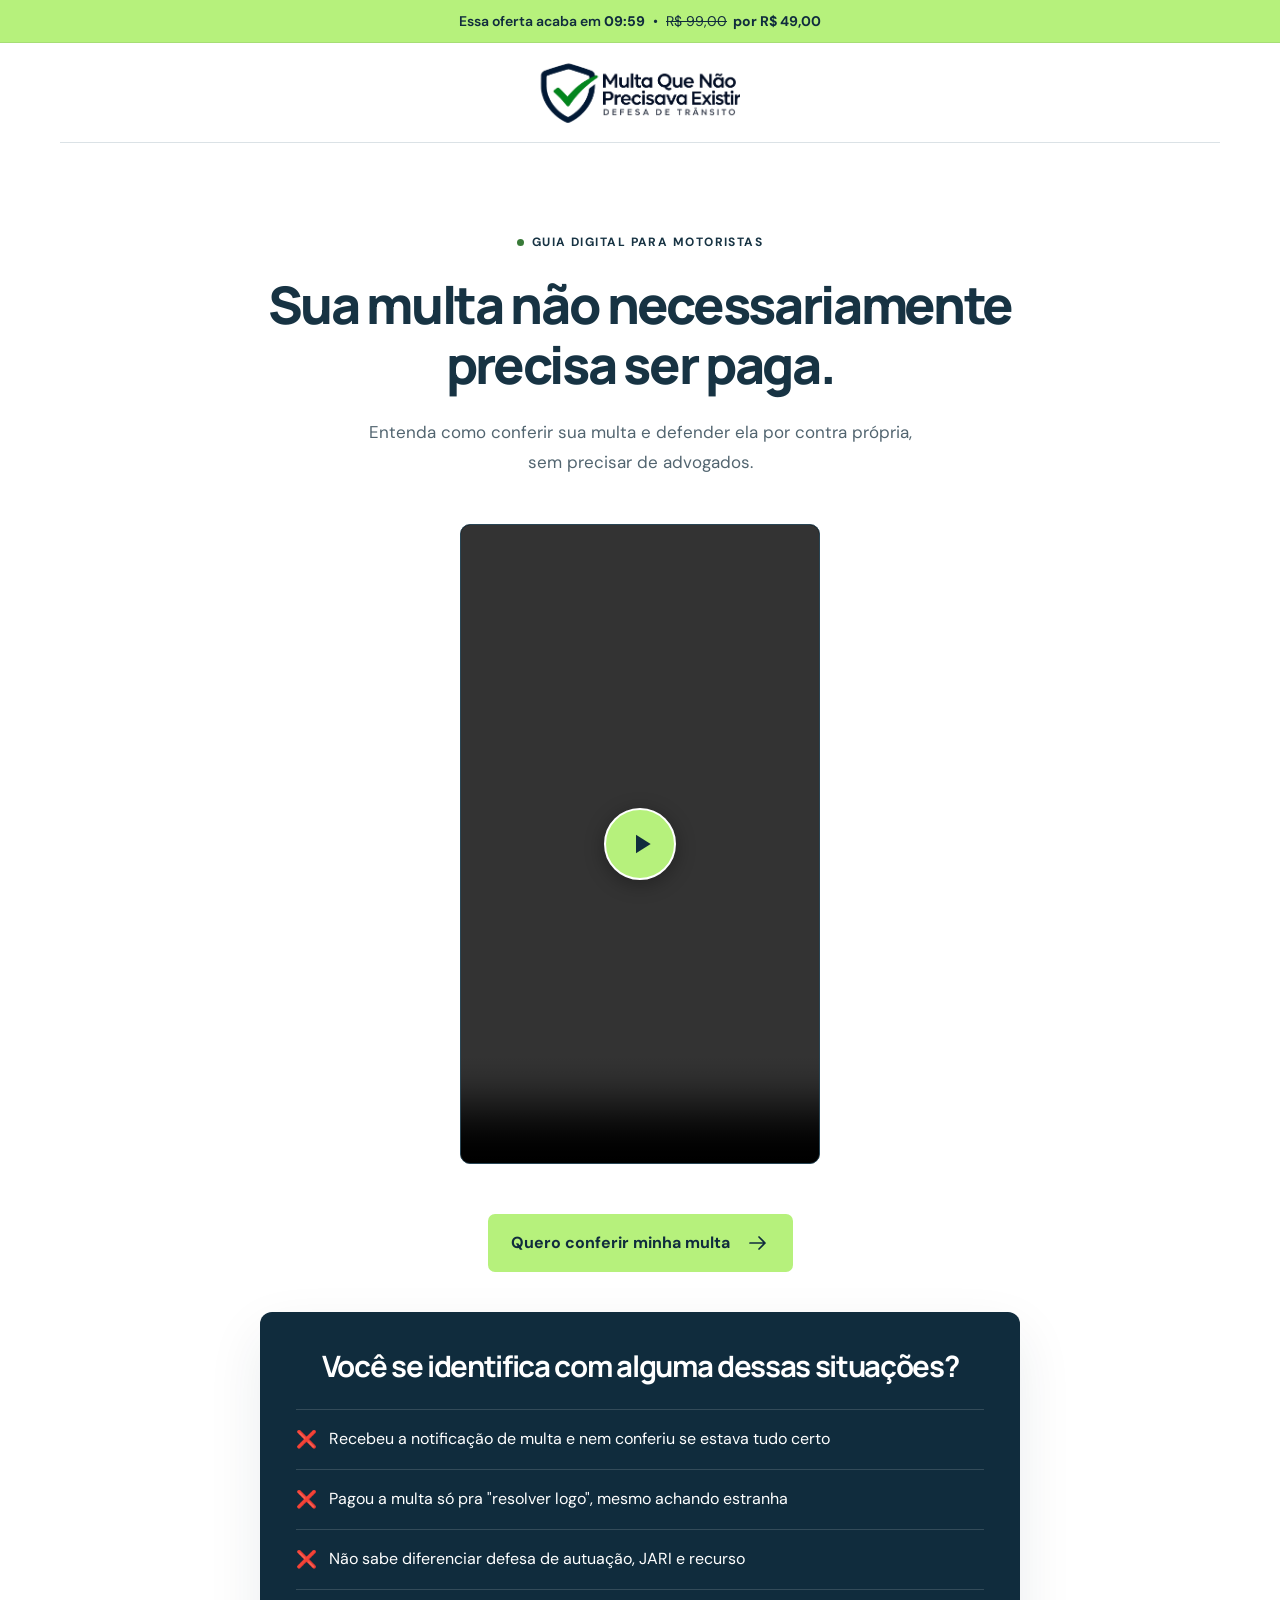
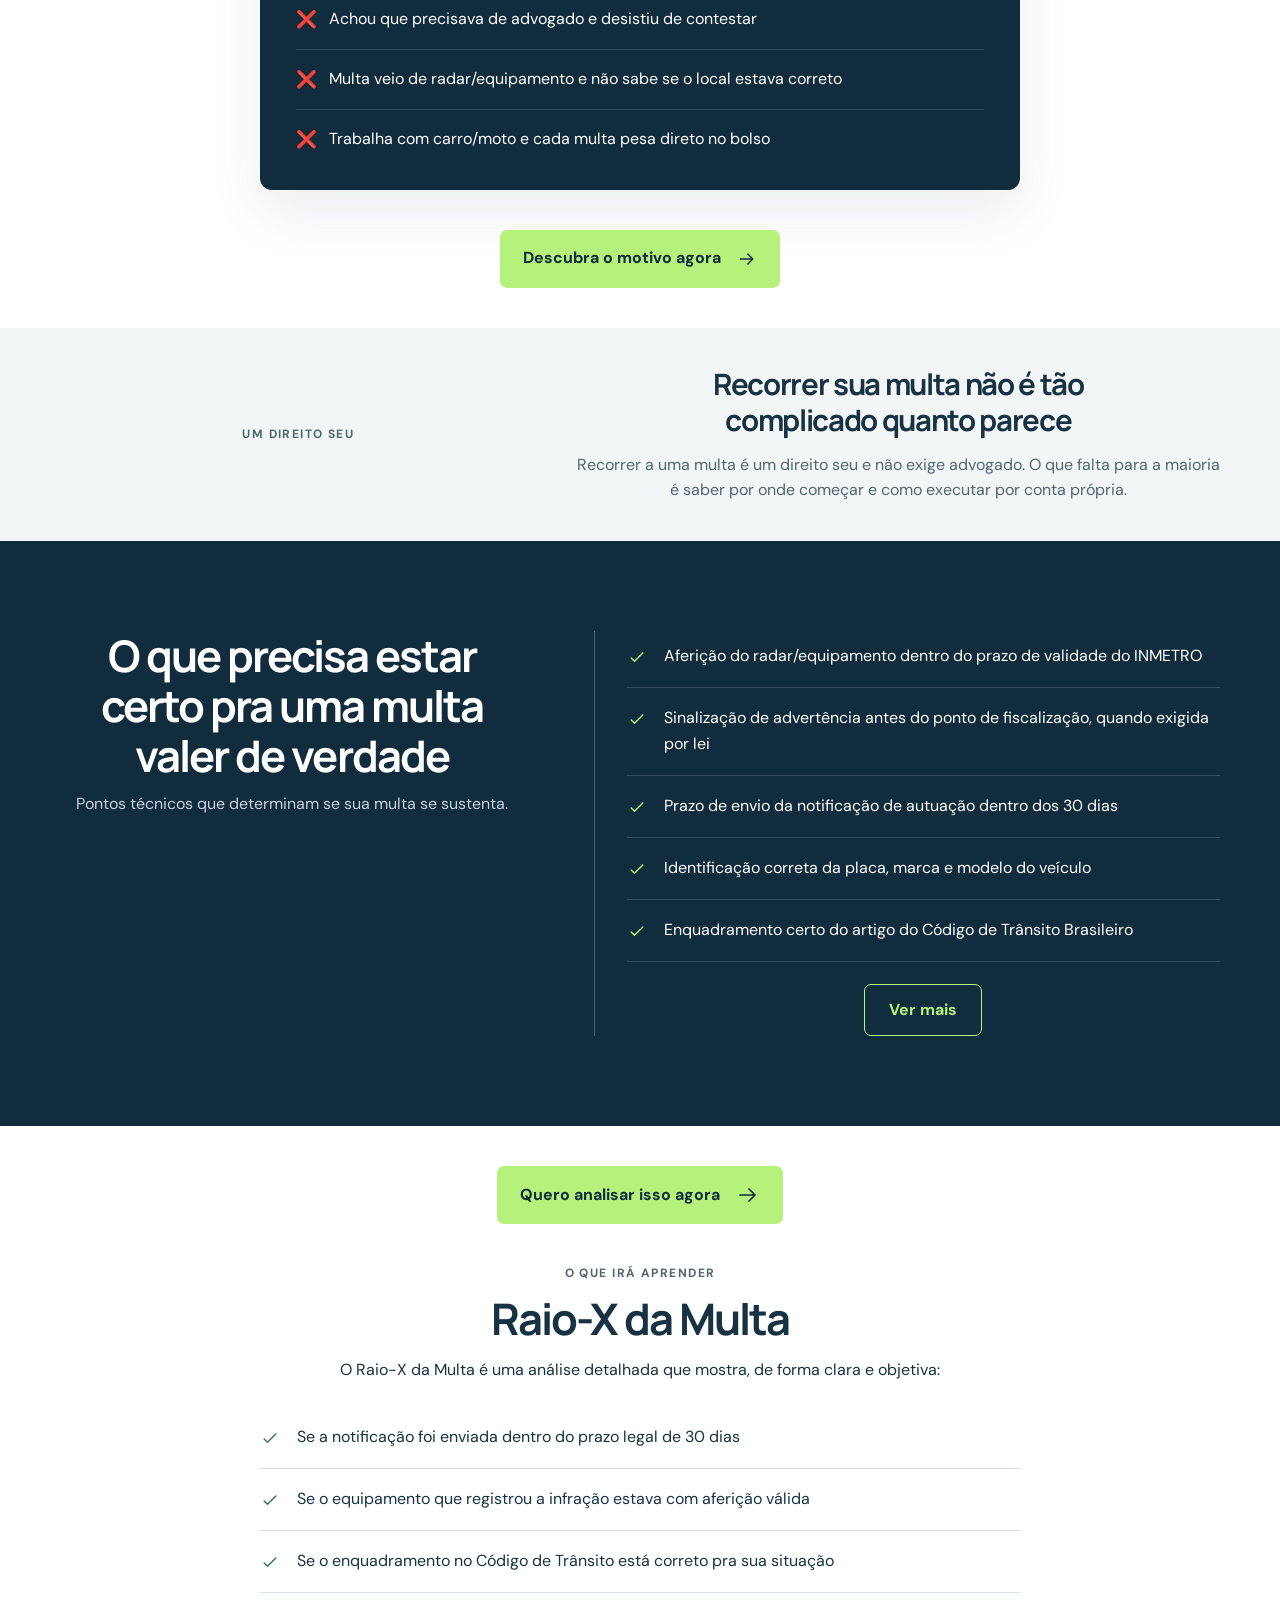
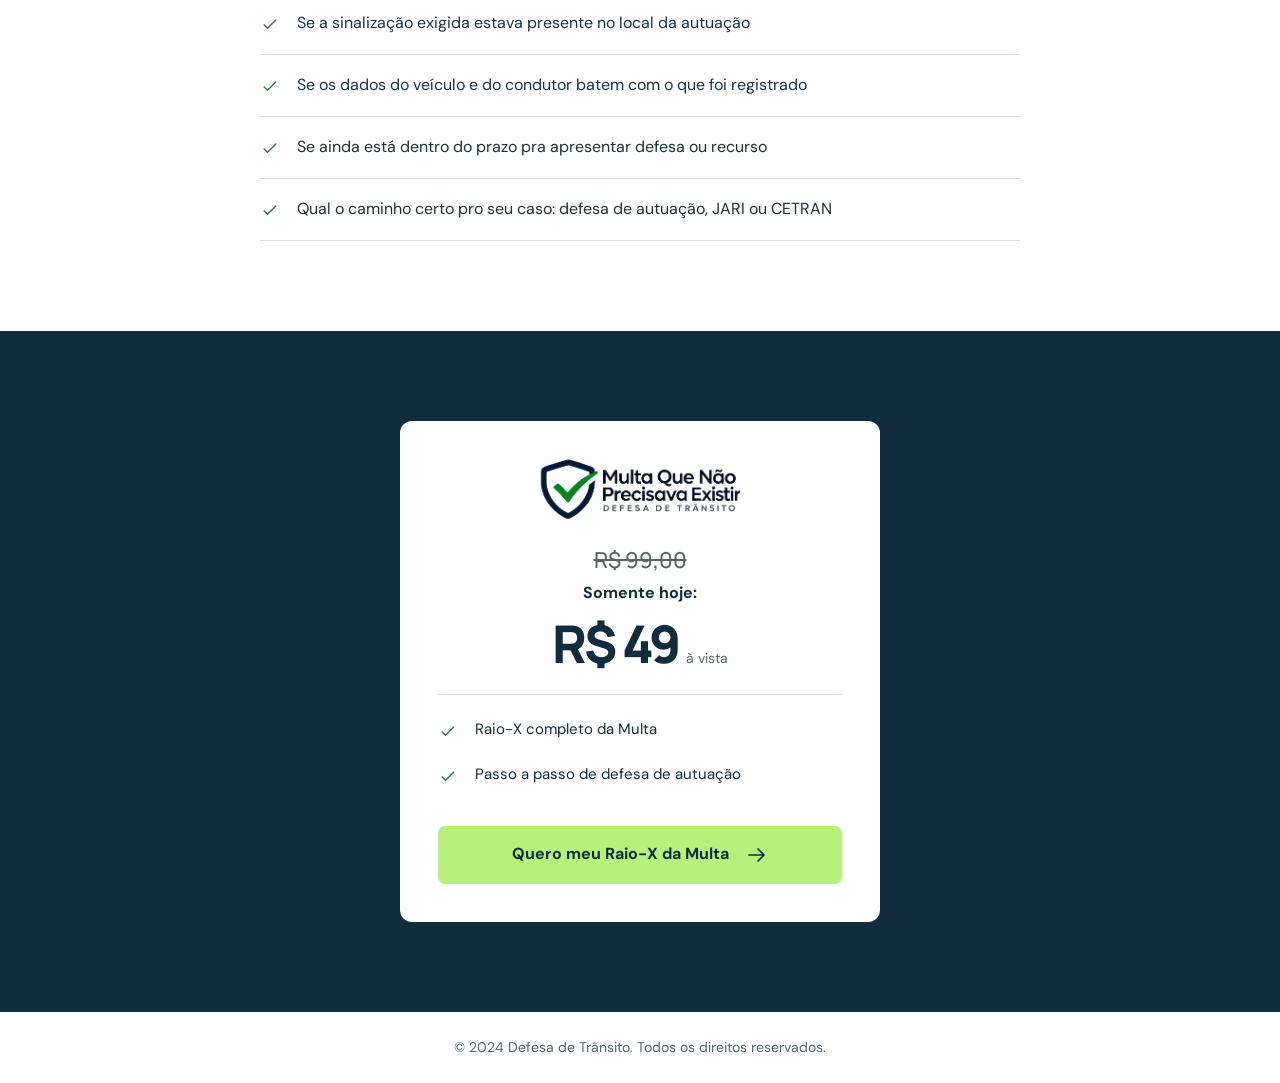
==== commit 3f118d27: "Add files via upload" ====
--- a/index.html
+++ b/index.html
@@ -18,7 +18,7 @@
   <link rel="stylesheet" href="styles.css">
   <script src="script.js" defer></script>
   
-  <!-- UTMIFY: cole aqui o script oficial de rastreamento, após configurar privacidade/consentimento aplicável. -->
+  <script src="https://cdn.utmify.com.br/scripts/utms/latest.js" data-utmify-prevent-xcod-sck data-utmify-prevent-subids defer></script>
 <!-- Meta Pixel Code -->
 <script>
 (function () {
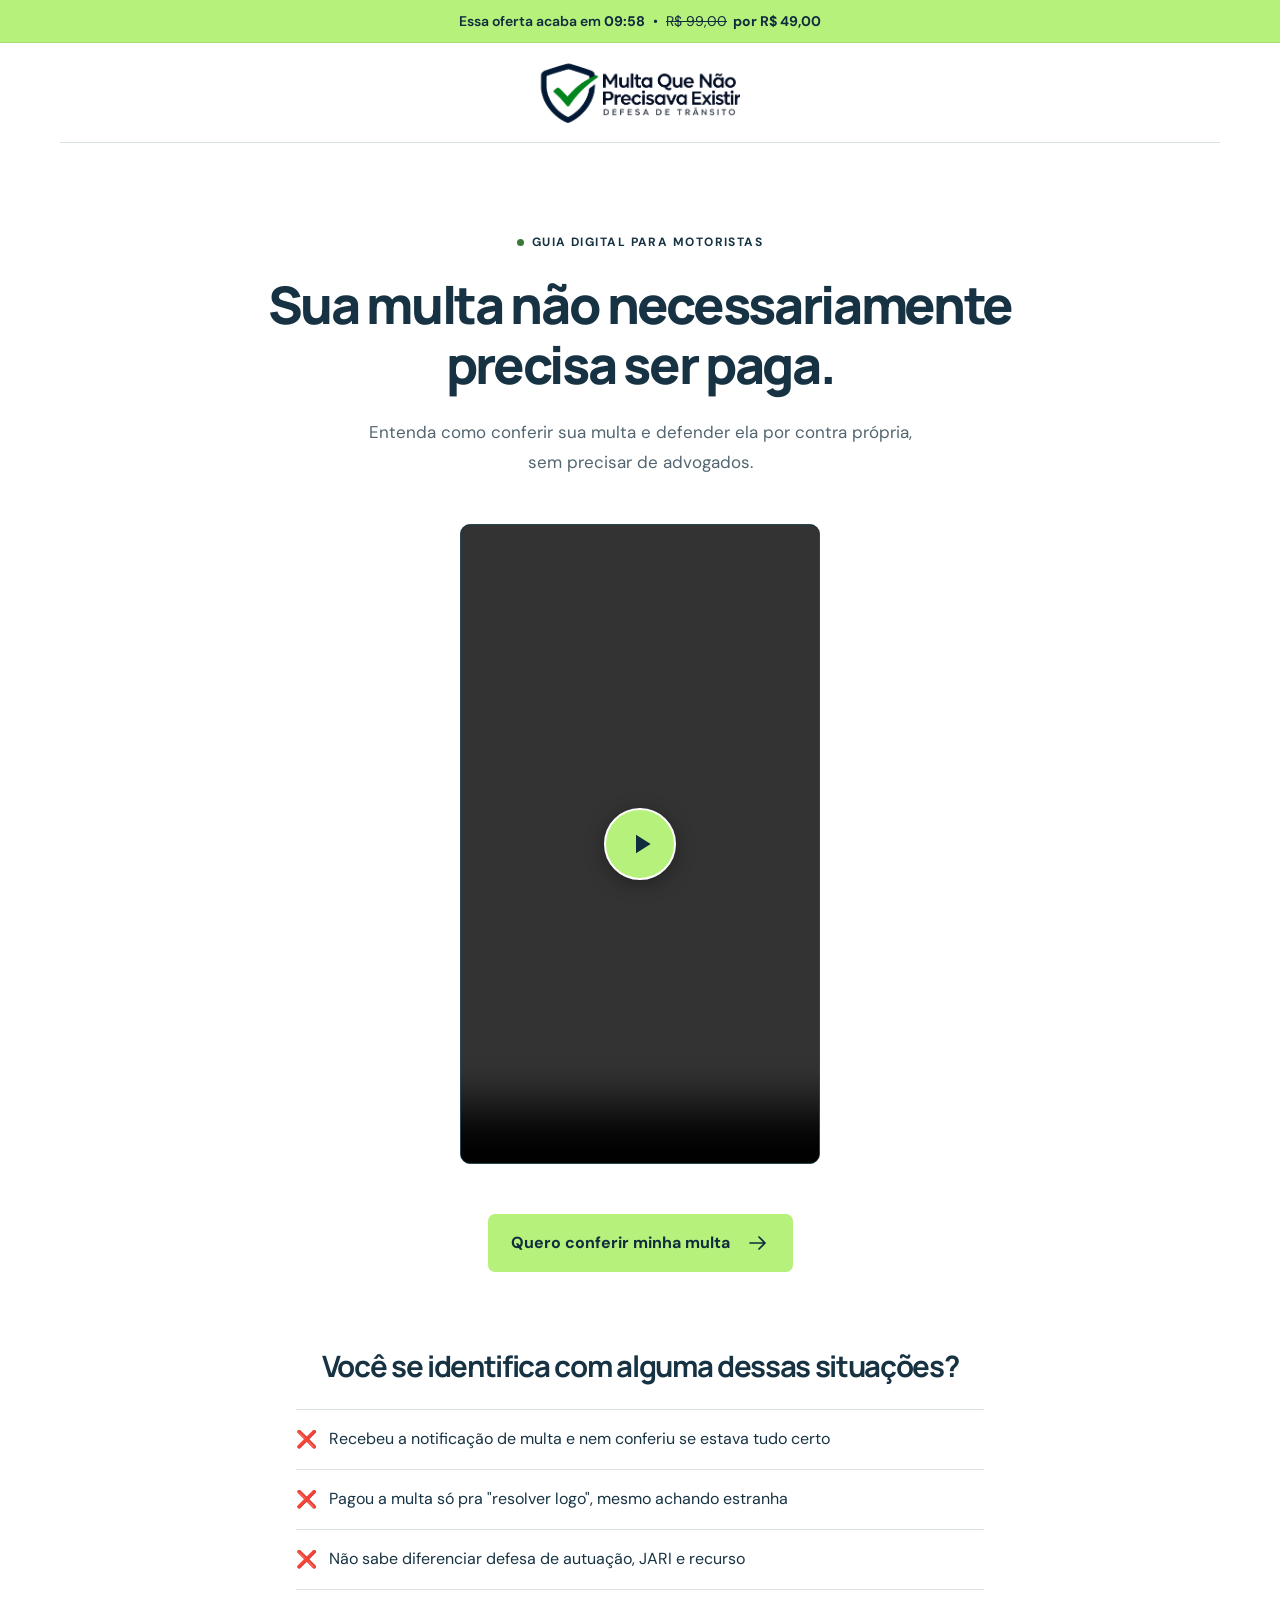
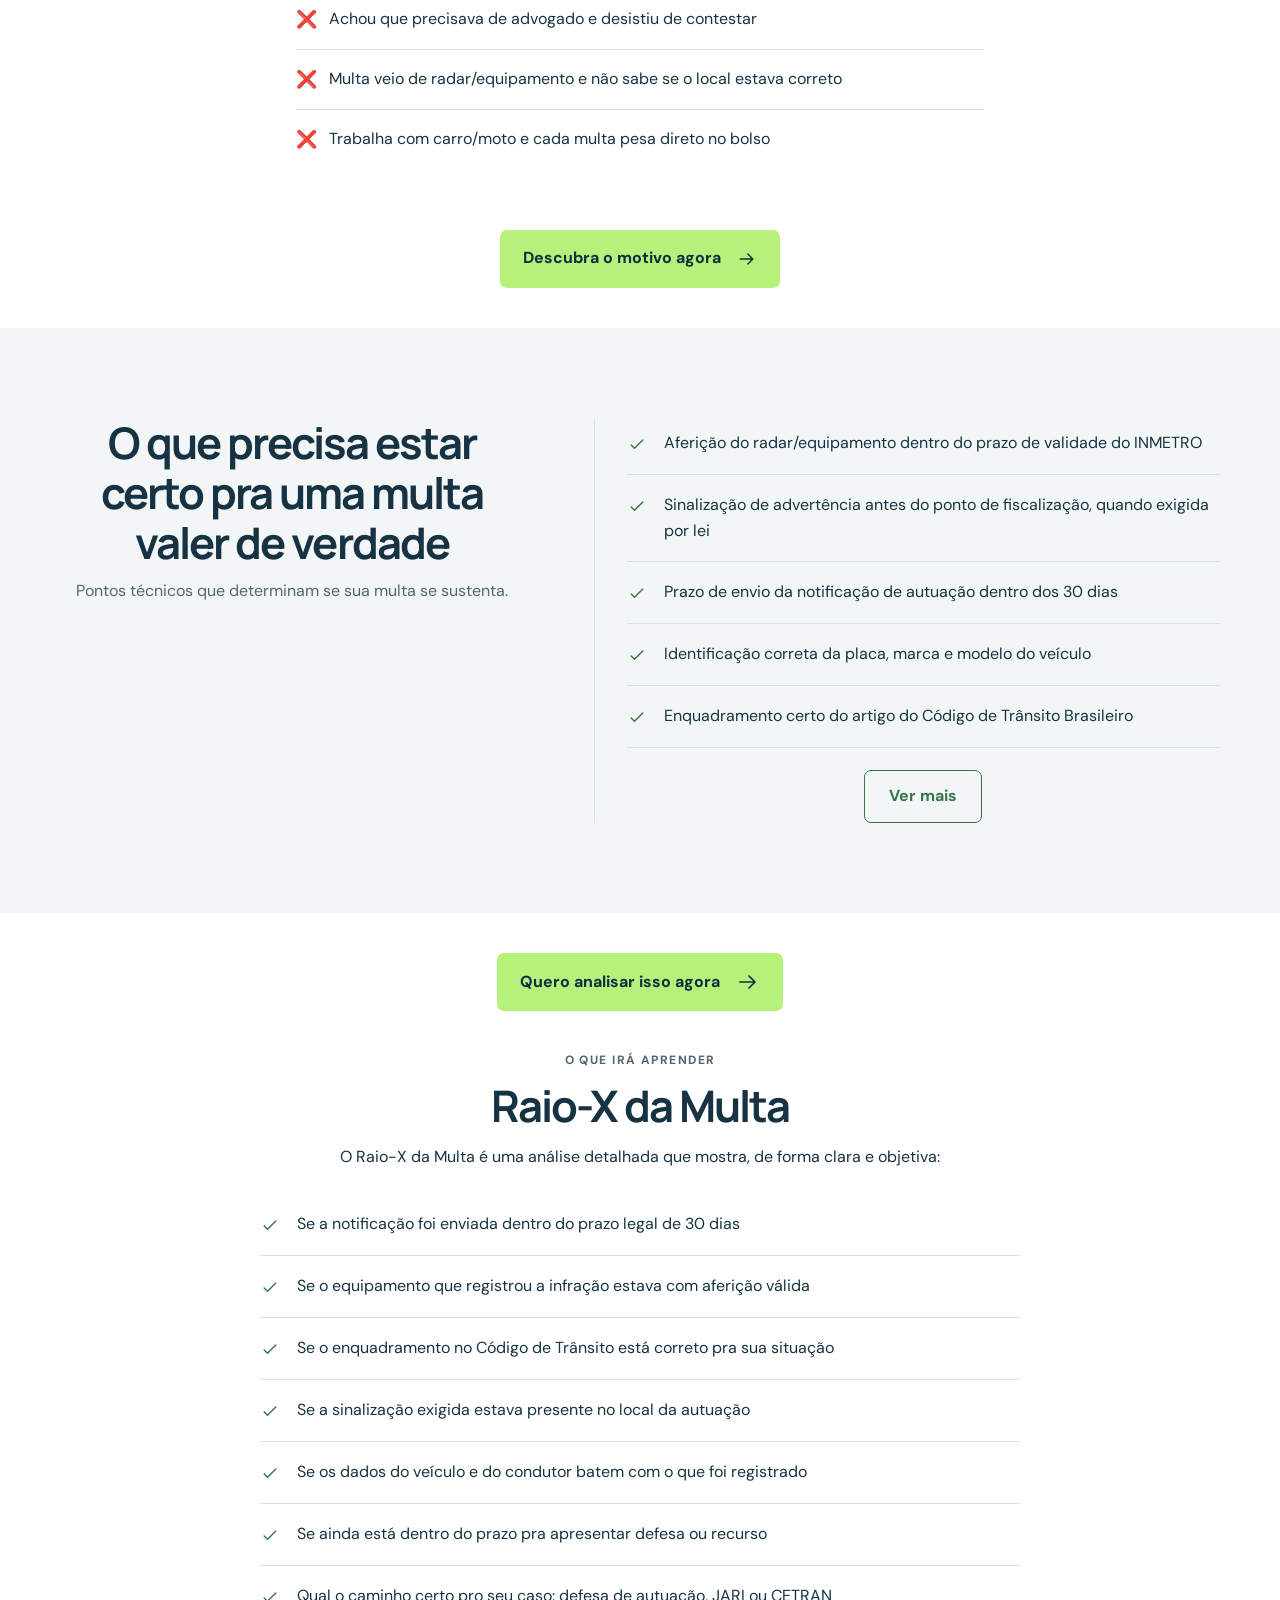
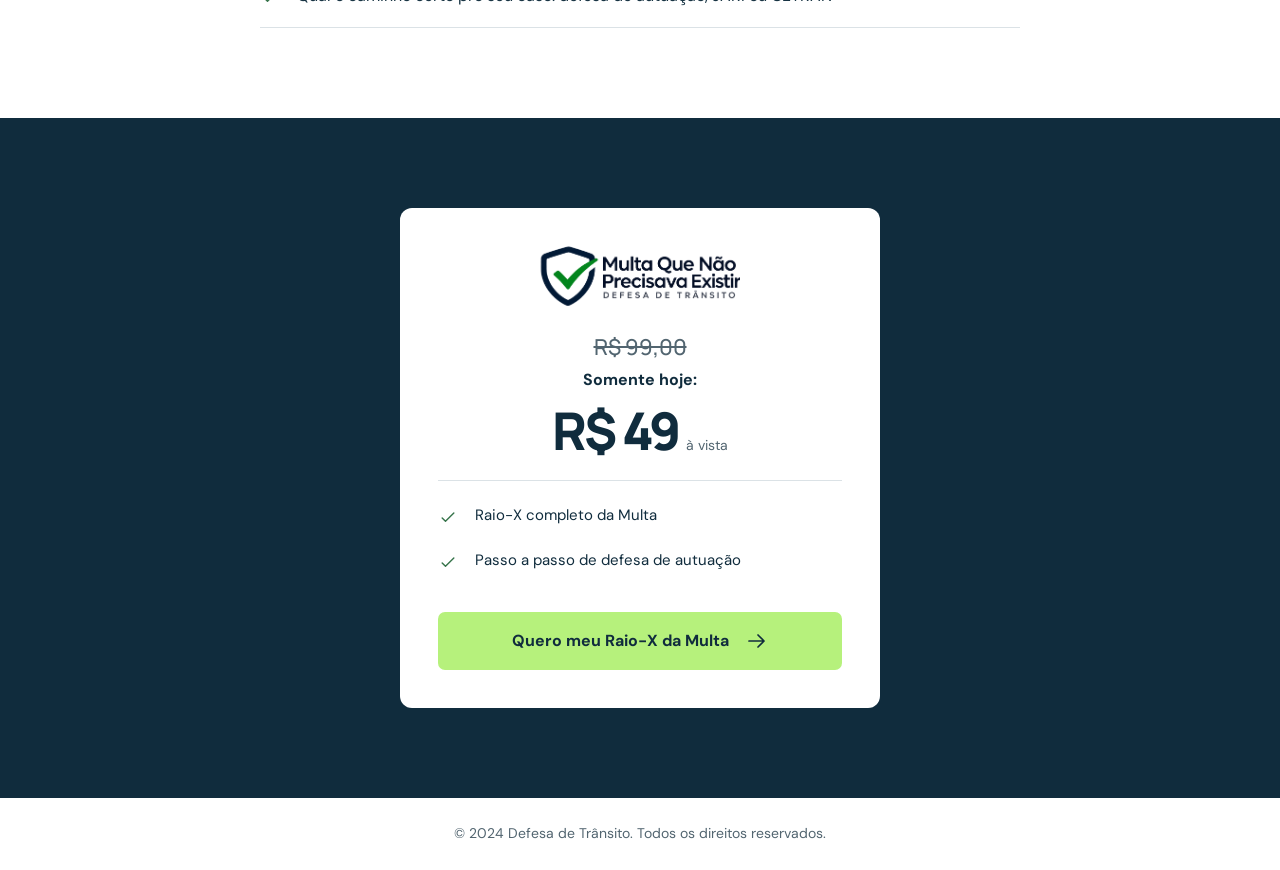
==== commit e6ee1ede: "Remove rights section and update section backgrounds" ====
--- a/index.html
+++ b/index.html
@@ -1,83 +1,83 @@
-<!doctype html>
-<html lang="pt-BR">
-<head>
-  <meta charset="UTF-8">
-  <meta name="viewport" content="width=device-width, initial-scale=1">
-  <title>Multa Que Não Precisava Existir | Guia para conferir sua multa</title>
-  <meta name="description" content="Aprenda a conferir sua notificação, entender prazos e protocolar sua defesa administrativa. Guia em PDF e vídeos curtos por R$ 49.">
-  <meta name="theme-color" content="#102c3d">
-  <meta property="og:title" content="Multa Que Não Precisava Existir">
-  <meta property="og:description" content="Antes de pagar, decida com informação. Guia em PDF e vídeos curtos para conferir sua multa.">
-  <meta property="og:type" content="website">
-  <meta property="og:locale" content="pt_BR">
-  <!-- Após o deploy, acrescente og:url com a URL definitiva. -->
-  <link rel="icon" href="data:image/svg+xml,%3Csvg xmlns='http://www.w3.org/2000/svg' viewBox='0 0 32 32'%3E%3Crect width='32' height='32' rx='8' fill='%23102c3d'/%3E%3Cpath d='m8 16 5 5 11-11' fill='none' stroke='%23b6f17c' stroke-width='3'/%3E%3C/svg%3E">
-  <link rel="preconnect" href="https://fonts.googleapis.com">
-  <link rel="preconnect" href="https://fonts.gstatic.com" crossorigin>
-  <link href="https://fonts.googleapis.com/css2?family=DM+Sans:wght@400;500;600;700&family=Manrope:wght@400;500;600;700;800&display=swap" rel="stylesheet">
-  <link rel="stylesheet" href="styles.css">
-  <script src="script.js" defer></script>
-  
-  <script src="https://cdn.utmify.com.br/scripts/utms/latest.js" data-utmify-prevent-xcod-sck data-utmify-prevent-subids defer></script>
-<!-- Meta Pixel Code -->
-<script>
-(function () {
-  if (window.__mqnpeMetaPixel1302813676254181) return;
-  window.__mqnpeMetaPixel1302813676254181 = true;
-  !function(f,b,e,v,n,t,s)
-  {if(f.fbq)return;n=f.fbq=function(){n.callMethod?
-  n.callMethod.apply(n,arguments):n.queue.push(arguments)};
-  if(!f._fbq)f._fbq=n;n.push=n;n.loaded=!0;n.version='2.0';
-  n.queue=[];t=b.createElement(e);t.async=!0;
-  t.src=v;s=b.getElementsByTagName(e)[0];
-  s.parentNode.insertBefore(t,s)}(window, document,'script',
-  'https://connect.facebook.net/en_US/fbevents.js');
-  fbq('init', '1302813676254181');
-  fbq('track', 'PageView');
-})();
-</script>
-<!-- End Meta Pixel Code --></head>
-<body><noscript><img height="1" width="1" style="display:none" alt="" src="https://www.facebook.com/tr?id=1302813676254181&amp;ev=PageView&amp;noscript=1"></noscript>
-<a class="skip-link" href="#conteudo">Pular para o conteúdo</a>
-<svg class="svg-definitions" xmlns="http://www.w3.org/2000/svg" aria-hidden="true"><defs>
-  <symbol id="check" viewBox="0 0 24 24"><path d="m5 12 4 4L19 6"/></symbol>
-  <symbol id="arrow" viewBox="0 0 24 24"><path d="M4 12h15m-6-6 6 6-6 6"/></symbol>
-  <symbol id="document" viewBox="0 0 24 24"><path d="M14 3H5v18h14V8l-5-5Zm0 0v6h5M8 13h8m-8 4h5"/></symbol>
-  <symbol id="shield" viewBox="0 0 24 24"><path d="m12 2 8 3v6c0 5-4 9-8 11-4-2-8-6-8-11V5l8-3Z"/><path d="m8 11 3 3 5-5"/></symbol>
-  <symbol id="clock" viewBox="0 0 24 24"><circle cx="12" cy="12" r="9"/><path d="M12 6v6l4 2"/></symbol>
-</defs></svg>
-<div class="top-offer-bar"><div class="top-offer-content"><span>Essa oferta acaba em <span class="offer-timer" role="timer" aria-label="Tempo restante da oferta" aria-live="off">10:00</span></span><span class="top-offer-separator" aria-hidden="true">•</span><span class="top-offer-prices"><del>R$ 99,00</del> <strong>por <span data-price data-price-decimals="2">R$ 49,00</span></strong></span></div></div><header class="header wrap"><a class="brand" href="index.html" aria-label="Multa Que Não Precisava Existir — início"><span class="logo-frame"><img class="site-logo" src="assets/logo-horizontal.png" width="2172" height="724" alt="Multa Que Não Precisava Existir — Defesa de Trânsito"></span></a></header>
-<main id="conteudo">
-<section class="hero wrap" id="inicio" aria-labelledby="hero-title">
-  <div class="hero-copy"><p class="eyebrow"><span></span> GUIA DIGITAL PARA MOTORISTAS</p><h1 id="hero-title">Sua multa não necessariamente precisa ser paga.</h1><div class="vsl-slot" role="region" aria-label="Apresentação em vídeo"><video controls playsinline preload="metadata" width="360" height="640" aria-label="Apresentação — Raio-X da Multa"><source src="assets/vsl.mp4" type="video/mp4">Seu navegador não suporta reprodução de vídeo.</video><button class="vsl-play" type="button" aria-label="Reproduzir vídeo" hidden><svg viewBox="0 0 24 24" aria-hidden="true"><path d="m9 5 11 7-11 7Z"/></svg></button></div><p class="lead">Entenda como conferir sua multa e defender ela por contra própria, sem precisar de advogados.</p></div>
-  <div class="between-sections-cta"><a class="button" href="#oferta">Quero conferir minha multa <svg><use href="#arrow"/></svg></a></div><aside class="hero-panel situations-panel" aria-labelledby="situations-title">
-  <h2 id="situations-title">Você se identifica com alguma dessas situações?</h2>
-  <ul class="situations-list">
-    <li><span aria-hidden="true">❌</span><span>Recebeu a notificação de multa e nem conferiu se estava tudo certo</span></li>
-    <li><span aria-hidden="true">❌</span><span>Pagou a multa só pra "resolver logo", mesmo achando estranha</span></li>
-    <li><span aria-hidden="true">❌</span><span>Não sabe diferenciar defesa de autuação, JARI e recurso</span></li>
-    <li><span aria-hidden="true">❌</span><span>Achou que precisava de advogado e desistiu de contestar</span></li>
-    <li><span aria-hidden="true">❌</span><span>Multa veio de radar/equipamento e não sabe se o local estava correto</span></li>
-    <li><span aria-hidden="true">❌</span><span>Trabalha com carro/moto e cada multa pesa direto no bolso</span></li>
-  </ul>
-</aside>
-</section>
-<div class="format-strip"><div class="wrap"><a class="button" href="#oferta">Descubra o motivo agora <svg aria-hidden="true"><use href="#arrow"/></svg></a></div></div>
-
-<section class="belief"><div class="wrap split"><p class="eyebrow">UM DIREITO SEU</p><div><h2>Recorrer sua multa não é tão complicado quanto parece</h2><p>Recorrer a uma multa é um direito seu e não exige advogado. O que falta para a maioria é saber por onde começar e como executar por conta própria.</p></div></div></section>
-
-<section class="learning section"><div class="wrap split"><div><h2>O que precisa estar certo pra uma multa valer de verdade</h2><p>Pontos técnicos que determinam se sua multa se sustenta.</p></div><div class="learning-topics"><ul class="check-list"><li><svg aria-hidden="true"><use href="#check"/></svg><span>Aferição do radar/equipamento dentro do prazo de validade do INMETRO</span></li><li><svg aria-hidden="true"><use href="#check"/></svg><span>Sinalização de advertência antes do ponto de fiscalização, quando exigida por lei</span></li><li><svg aria-hidden="true"><use href="#check"/></svg><span>Prazo de envio da notificação de autuação dentro dos 30 dias</span></li><li><svg aria-hidden="true"><use href="#check"/></svg><span>Identificação correta da placa, marca e modelo do veículo</span></li><li><svg aria-hidden="true"><use href="#check"/></svg><span>Enquadramento certo do artigo do Código de Trânsito Brasileiro</span></li></ul><ul class="check-list extra-topics" id="extra-learning-topics"><li><svg aria-hidden="true"><use href="#check"/></svg><span>Local da infração compatível com o endereço registrado</span></li><li><svg aria-hidden="true"><use href="#check"/></svg><span>Data e horário coerentes com a imagem/prova apresentada</span></li><li><svg aria-hidden="true"><use href="#check"/></svg><span>Margem de tolerância do equipamento aplicada corretamente na velocidade</span></li><li><svg aria-hidden="true"><use href="#check"/></svg><span>Sinalização de solo visível (faixa, linha de retenção) no momento da autuação</span></li><li><svg aria-hidden="true"><use href="#check"/></svg><span>Notificação enviada para o endereço correto no Renavam</span></li></ul><button class="topics-toggle" type="button" aria-expanded="false" aria-controls="extra-learning-topics" hidden>Ver mais</button></div></div></section>
-<div class="between-sections-cta"><a class="button" href="#oferta">Quero analisar isso agora <svg aria-hidden="true"><use href="#arrow"/></svg></a></div><section class="section wrap raio-x-section"><p class="eyebrow learning-label">O QUE IRÁ APRENDER</p><h2>Raio-X da Multa</h2><p>O Raio-X da Multa é uma análise detalhada que mostra, de forma clara e objetiva:</p><ul class="check-list raio-x-topics"><li><svg aria-hidden="true"><use href="#check"/></svg><span>Se a notificação foi enviada dentro do prazo legal de 30 dias</span></li><li><svg aria-hidden="true"><use href="#check"/></svg><span>Se o equipamento que registrou a infração estava com aferição válida</span></li><li><svg aria-hidden="true"><use href="#check"/></svg><span>Se o enquadramento no Código de Trânsito está correto pra sua situação</span></li><li><svg aria-hidden="true"><use href="#check"/></svg><span>Se a sinalização exigida estava presente no local da autuação</span></li><li><svg aria-hidden="true"><use href="#check"/></svg><span>Se os dados do veículo e do condutor batem com o que foi registrado</span></li><li><svg aria-hidden="true"><use href="#check"/></svg><span>Se ainda está dentro do prazo pra apresentar defesa ou recurso</span></li><li><svg aria-hidden="true"><use href="#check"/></svg><span>Qual o caminho certo pro seu caso: defesa de autuação, JARI ou CETRAN</span></li></ul></section>
-
-
-<!-- DEPOIMENTOS REAIS: publicar somente após inserir relatos autênticos e obter autorização.
-<section class="section wrap" aria-labelledby="depoimentos"><h2 id="depoimentos">Quem já leu</h2><blockquote><p>INSERIR DEPOIMENTO REAL</p><footer>NOME AUTORIZADO</footer></blockquote></section>
--->
-<section class="offer-section section" id="oferta"><div class="wrap offer-layout"><div class="price-card"><div class="offer-logo"><span class="logo-frame"><img class="site-logo" src="assets/logo-horizontal.png" width="2172" height="724" alt="Multa Que Não Precisava Existir — Defesa de Trânsito" loading="lazy"></span></div><p class="price"><del class="old-price" aria-label="Preço anterior: R$ 99,00">R$ 99,00</del><span class="today-offer">Somente hoje:</span> <span data-price>R$ 49</span> <small>à vista</small></p><ul class="check-list"><li><svg aria-hidden="true"><use href="#check"/></svg><span>Raio-X completo da Multa</span></li><li><svg aria-hidden="true"><use href="#check"/></svg><span>Passo a passo de defesa de autuação</span></li></ul><a class="button checkout-link" href="https://ggcheckout.app/checkout/v5/dZjcEoFFynVmE5elIhAi">Quero meu Raio-X da Multa <svg><use href="#arrow"/></svg></a></div></div></section>
-
-
-</main><footer class="copyright-footer"><p>© 2024 Defesa de Trânsito. Todos os direitos reservados.</p></footer>
-
-
-</body>
-</html>
+<!doctype html>
+<html lang="pt-BR">
+<head>
+  <meta charset="UTF-8">
+  <meta name="viewport" content="width=device-width, initial-scale=1">
+  <title>Multa Que Não Precisava Existir | Guia para conferir sua multa</title>
+  <meta name="description" content="Aprenda a conferir sua notificação, entender prazos e protocolar sua defesa administrativa. Guia em PDF e vídeos curtos por R$ 49.">
+  <meta name="theme-color" content="#102c3d">
+  <meta property="og:title" content="Multa Que Não Precisava Existir">
+  <meta property="og:description" content="Antes de pagar, decida com informação. Guia em PDF e vídeos curtos para conferir sua multa.">
+  <meta property="og:type" content="website">
+  <meta property="og:locale" content="pt_BR">
+  <!-- Após o deploy, acrescente og:url com a URL definitiva. -->
+  <link rel="icon" href="data:image/svg+xml,%3Csvg xmlns='http://www.w3.org/2000/svg' viewBox='0 0 32 32'%3E%3Crect width='32' height='32' rx='8' fill='%23102c3d'/%3E%3Cpath d='m8 16 5 5 11-11' fill='none' stroke='%23b6f17c' stroke-width='3'/%3E%3C/svg%3E">
+  <link rel="preconnect" href="https://fonts.googleapis.com">
+  <link rel="preconnect" href="https://fonts.gstatic.com" crossorigin>
+  <link href="https://fonts.googleapis.com/css2?family=DM+Sans:wght@400;500;600;700&family=Manrope:wght@400;500;600;700;800&display=swap" rel="stylesheet">
+  <link rel="stylesheet" href="styles.css">
+  <script src="script.js" defer></script>
+  
+  <script src="https://cdn.utmify.com.br/scripts/utms/latest.js" data-utmify-prevent-xcod-sck data-utmify-prevent-subids defer></script>
+<!-- Meta Pixel Code -->
+<script>
+(function () {
+  if (window.__mqnpeMetaPixel1302813676254181) return;
+  window.__mqnpeMetaPixel1302813676254181 = true;
+  !function(f,b,e,v,n,t,s)
+  {if(f.fbq)return;n=f.fbq=function(){n.callMethod?
+  n.callMethod.apply(n,arguments):n.queue.push(arguments)};
+  if(!f._fbq)f._fbq=n;n.push=n;n.loaded=!0;n.version='2.0';
+  n.queue=[];t=b.createElement(e);t.async=!0;
+  t.src=v;s=b.getElementsByTagName(e)[0];
+  s.parentNode.insertBefore(t,s)}(window, document,'script',
+  'https://connect.facebook.net/en_US/fbevents.js');
+  fbq('init', '1302813676254181');
+  fbq('track', 'PageView');
+})();
+</script>
+<!-- End Meta Pixel Code --></head>
+<body><noscript><img height="1" width="1" style="display:none" alt="" src="https://www.facebook.com/tr?id=1302813676254181&amp;ev=PageView&amp;noscript=1"></noscript>
+<a class="skip-link" href="#conteudo">Pular para o conteúdo</a>
+<svg class="svg-definitions" xmlns="http://www.w3.org/2000/svg" aria-hidden="true"><defs>
+  <symbol id="check" viewBox="0 0 24 24"><path d="m5 12 4 4L19 6"/></symbol>
+  <symbol id="arrow" viewBox="0 0 24 24"><path d="M4 12h15m-6-6 6 6-6 6"/></symbol>
+  <symbol id="document" viewBox="0 0 24 24"><path d="M14 3H5v18h14V8l-5-5Zm0 0v6h5M8 13h8m-8 4h5"/></symbol>
+  <symbol id="shield" viewBox="0 0 24 24"><path d="m12 2 8 3v6c0 5-4 9-8 11-4-2-8-6-8-11V5l8-3Z"/><path d="m8 11 3 3 5-5"/></symbol>
+  <symbol id="clock" viewBox="0 0 24 24"><circle cx="12" cy="12" r="9"/><path d="M12 6v6l4 2"/></symbol>
+</defs></svg>
+<div class="top-offer-bar"><div class="top-offer-content"><span>Essa oferta acaba em <span class="offer-timer" role="timer" aria-label="Tempo restante da oferta" aria-live="off">10:00</span></span><span class="top-offer-separator" aria-hidden="true">•</span><span class="top-offer-prices"><del>R$ 99,00</del> <strong>por <span data-price data-price-decimals="2">R$ 49,00</span></strong></span></div></div><header class="header wrap"><a class="brand" href="index.html" aria-label="Multa Que Não Precisava Existir — início"><span class="logo-frame"><img class="site-logo" src="assets/logo-horizontal.png" width="2172" height="724" alt="Multa Que Não Precisava Existir — Defesa de Trânsito"></span></a></header>
+<main id="conteudo">
+<section class="hero wrap" id="inicio" aria-labelledby="hero-title">
+  <div class="hero-copy"><p class="eyebrow"><span></span> GUIA DIGITAL PARA MOTORISTAS</p><h1 id="hero-title">Sua multa não necessariamente precisa ser paga.</h1><div class="vsl-slot" role="region" aria-label="Apresentação em vídeo"><video controls playsinline preload="metadata" width="360" height="640" aria-label="Apresentação — Raio-X da Multa"><source src="assets/vsl.mp4" type="video/mp4">Seu navegador não suporta reprodução de vídeo.</video><button class="vsl-play" type="button" aria-label="Reproduzir vídeo" hidden><svg viewBox="0 0 24 24" aria-hidden="true"><path d="m9 5 11 7-11 7Z"/></svg></button></div><p class="lead">Entenda como conferir sua multa e defender ela por contra própria, sem precisar de advogados.</p></div>
+  <div class="between-sections-cta"><a class="button" href="#oferta">Quero conferir minha multa <svg><use href="#arrow"/></svg></a></div><aside class="hero-panel situations-panel" aria-labelledby="situations-title">
+  <h2 id="situations-title">Você se identifica com alguma dessas situações?</h2>
+  <ul class="situations-list">
+    <li><span aria-hidden="true">❌</span><span>Recebeu a notificação de multa e nem conferiu se estava tudo certo</span></li>
+    <li><span aria-hidden="true">❌</span><span>Pagou a multa só pra "resolver logo", mesmo achando estranha</span></li>
+    <li><span aria-hidden="true">❌</span><span>Não sabe diferenciar defesa de autuação, JARI e recurso</span></li>
+    <li><span aria-hidden="true">❌</span><span>Achou que precisava de advogado e desistiu de contestar</span></li>
+    <li><span aria-hidden="true">❌</span><span>Multa veio de radar/equipamento e não sabe se o local estava correto</span></li>
+    <li><span aria-hidden="true">❌</span><span>Trabalha com carro/moto e cada multa pesa direto no bolso</span></li>
+  </ul>
+</aside>
+</section>
+<div class="format-strip"><div class="wrap"><a class="button" href="#oferta">Descubra o motivo agora <svg aria-hidden="true"><use href="#arrow"/></svg></a></div></div>
+
+
+
+<section class="learning section"><div class="wrap split"><div><h2>O que precisa estar certo pra uma multa valer de verdade</h2><p>Pontos técnicos que determinam se sua multa se sustenta.</p></div><div class="learning-topics"><ul class="check-list"><li><svg aria-hidden="true"><use href="#check"/></svg><span>Aferição do radar/equipamento dentro do prazo de validade do INMETRO</span></li><li><svg aria-hidden="true"><use href="#check"/></svg><span>Sinalização de advertência antes do ponto de fiscalização, quando exigida por lei</span></li><li><svg aria-hidden="true"><use href="#check"/></svg><span>Prazo de envio da notificação de autuação dentro dos 30 dias</span></li><li><svg aria-hidden="true"><use href="#check"/></svg><span>Identificação correta da placa, marca e modelo do veículo</span></li><li><svg aria-hidden="true"><use href="#check"/></svg><span>Enquadramento certo do artigo do Código de Trânsito Brasileiro</span></li></ul><ul class="check-list extra-topics" id="extra-learning-topics"><li><svg aria-hidden="true"><use href="#check"/></svg><span>Local da infração compatível com o endereço registrado</span></li><li><svg aria-hidden="true"><use href="#check"/></svg><span>Data e horário coerentes com a imagem/prova apresentada</span></li><li><svg aria-hidden="true"><use href="#check"/></svg><span>Margem de tolerância do equipamento aplicada corretamente na velocidade</span></li><li><svg aria-hidden="true"><use href="#check"/></svg><span>Sinalização de solo visível (faixa, linha de retenção) no momento da autuação</span></li><li><svg aria-hidden="true"><use href="#check"/></svg><span>Notificação enviada para o endereço correto no Renavam</span></li></ul><button class="topics-toggle" type="button" aria-expanded="false" aria-controls="extra-learning-topics" hidden>Ver mais</button></div></div></section>
+<div class="between-sections-cta"><a class="button" href="#oferta">Quero analisar isso agora <svg aria-hidden="true"><use href="#arrow"/></svg></a></div><section class="section wrap raio-x-section"><p class="eyebrow learning-label">O QUE IRÁ APRENDER</p><h2>Raio-X da Multa</h2><p>O Raio-X da Multa é uma análise detalhada que mostra, de forma clara e objetiva:</p><ul class="check-list raio-x-topics"><li><svg aria-hidden="true"><use href="#check"/></svg><span>Se a notificação foi enviada dentro do prazo legal de 30 dias</span></li><li><svg aria-hidden="true"><use href="#check"/></svg><span>Se o equipamento que registrou a infração estava com aferição válida</span></li><li><svg aria-hidden="true"><use href="#check"/></svg><span>Se o enquadramento no Código de Trânsito está correto pra sua situação</span></li><li><svg aria-hidden="true"><use href="#check"/></svg><span>Se a sinalização exigida estava presente no local da autuação</span></li><li><svg aria-hidden="true"><use href="#check"/></svg><span>Se os dados do veículo e do condutor batem com o que foi registrado</span></li><li><svg aria-hidden="true"><use href="#check"/></svg><span>Se ainda está dentro do prazo pra apresentar defesa ou recurso</span></li><li><svg aria-hidden="true"><use href="#check"/></svg><span>Qual o caminho certo pro seu caso: defesa de autuação, JARI ou CETRAN</span></li></ul></section>
+
+
+<!-- DEPOIMENTOS REAIS: publicar somente após inserir relatos autênticos e obter autorização.
+<section class="section wrap" aria-labelledby="depoimentos"><h2 id="depoimentos">Quem já leu</h2><blockquote><p>INSERIR DEPOIMENTO REAL</p><footer>NOME AUTORIZADO</footer></blockquote></section>
+-->
+<section class="offer-section section" id="oferta"><div class="wrap offer-layout"><div class="price-card"><div class="offer-logo"><span class="logo-frame"><img class="site-logo" src="assets/logo-horizontal.png" width="2172" height="724" alt="Multa Que Não Precisava Existir — Defesa de Trânsito" loading="lazy"></span></div><p class="price"><del class="old-price" aria-label="Preço anterior: R$ 99,00">R$ 99,00</del><span class="today-offer">Somente hoje:</span> <span data-price>R$ 49</span> <small>à vista</small></p><ul class="check-list"><li><svg aria-hidden="true"><use href="#check"/></svg><span>Raio-X completo da Multa</span></li><li><svg aria-hidden="true"><use href="#check"/></svg><span>Passo a passo de defesa de autuação</span></li></ul><a class="button checkout-link" href="https://ggcheckout.app/checkout/v5/dZjcEoFFynVmE5elIhAi">Quero meu Raio-X da Multa <svg><use href="#arrow"/></svg></a></div></div></section>
+
+
+</main><footer class="copyright-footer"><p>© 2024 Defesa de Trânsito. Todos os direitos reservados.</p></footer>
+
+
+</body>
+</html>
--- a/styles.css
+++ b/styles.css
@@ -128,3 +128,13 @@
 @media(prefers-reduced-motion:reduce){.button{transition:none}}
 /* Play centralizado, sem bloquear os controles nativos. */
 .vsl-play{position:absolute;top:50%;left:50%;transform:translate(-50%,-50%);z-index:2;width:72px;height:72px;display:grid;place-items:center;border:2px solid white;border-radius:50%;background:var(--green);color:var(--navy);box-shadow:0 4px 20px #0005;cursor:pointer;padding:0}.vsl-play[hidden]{display:none}.vsl-play svg{width:32px;height:32px;fill:currentColor;stroke:none}.vsl-play:hover{background:#a1e762}.vsl-play:focus-visible{outline:3px solid white;outline-offset:5px}@media(max-width:360px){.vsl-play{width:64px;height:64px}}
+
+/* Fundos das seções e contraste dos textos. */
+.situations-panel{background:#fff;color:var(--ink);box-shadow:none}
+.situations-list li{border-color:var(--line)}
+.learning{background:var(--pale);color:var(--ink)}
+.learning p:not(.eyebrow){color:var(--muted)}
+.learning .learning-topics,.learning .check-list li{border-color:var(--line)}
+.learning .check-list svg{color:#37744b}
+.learning .topics-toggle{color:#37744b;border-color:#37744b}
+.learning .topics-toggle:hover{background:#102c3d08}
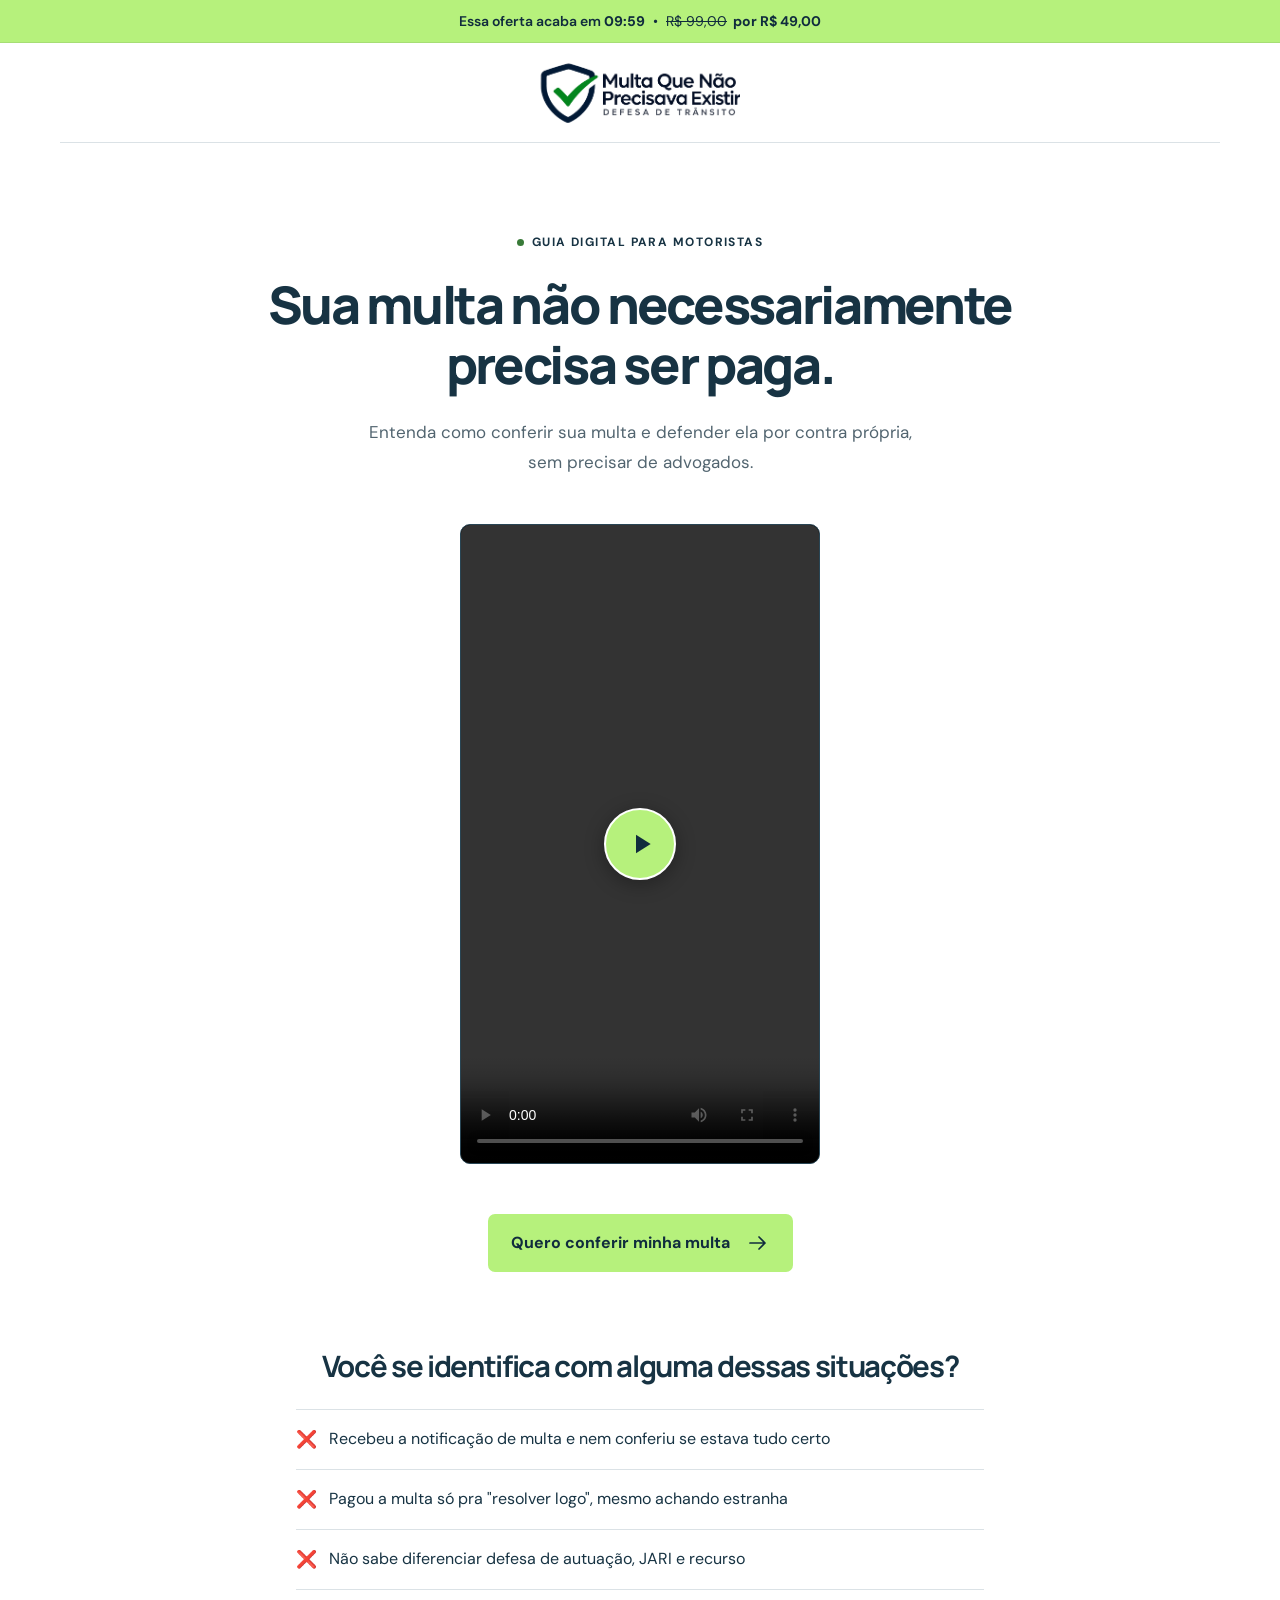
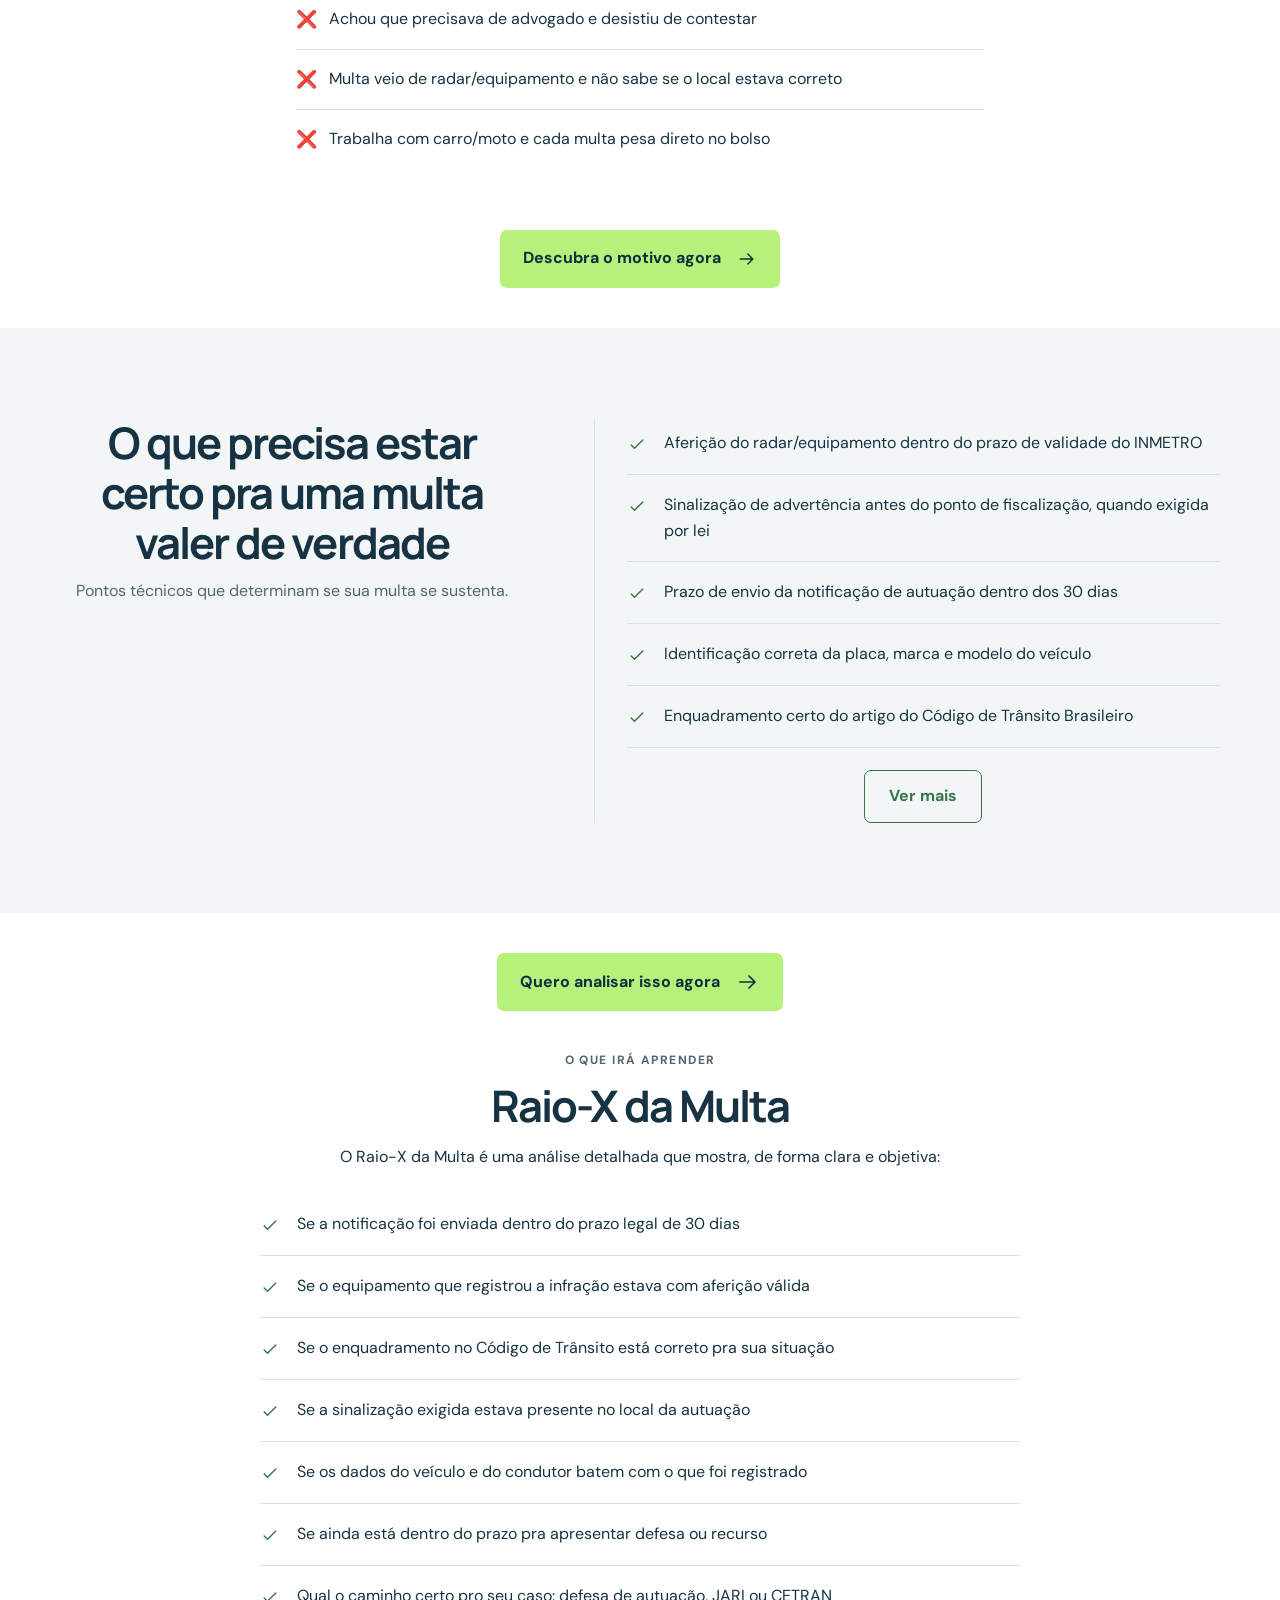
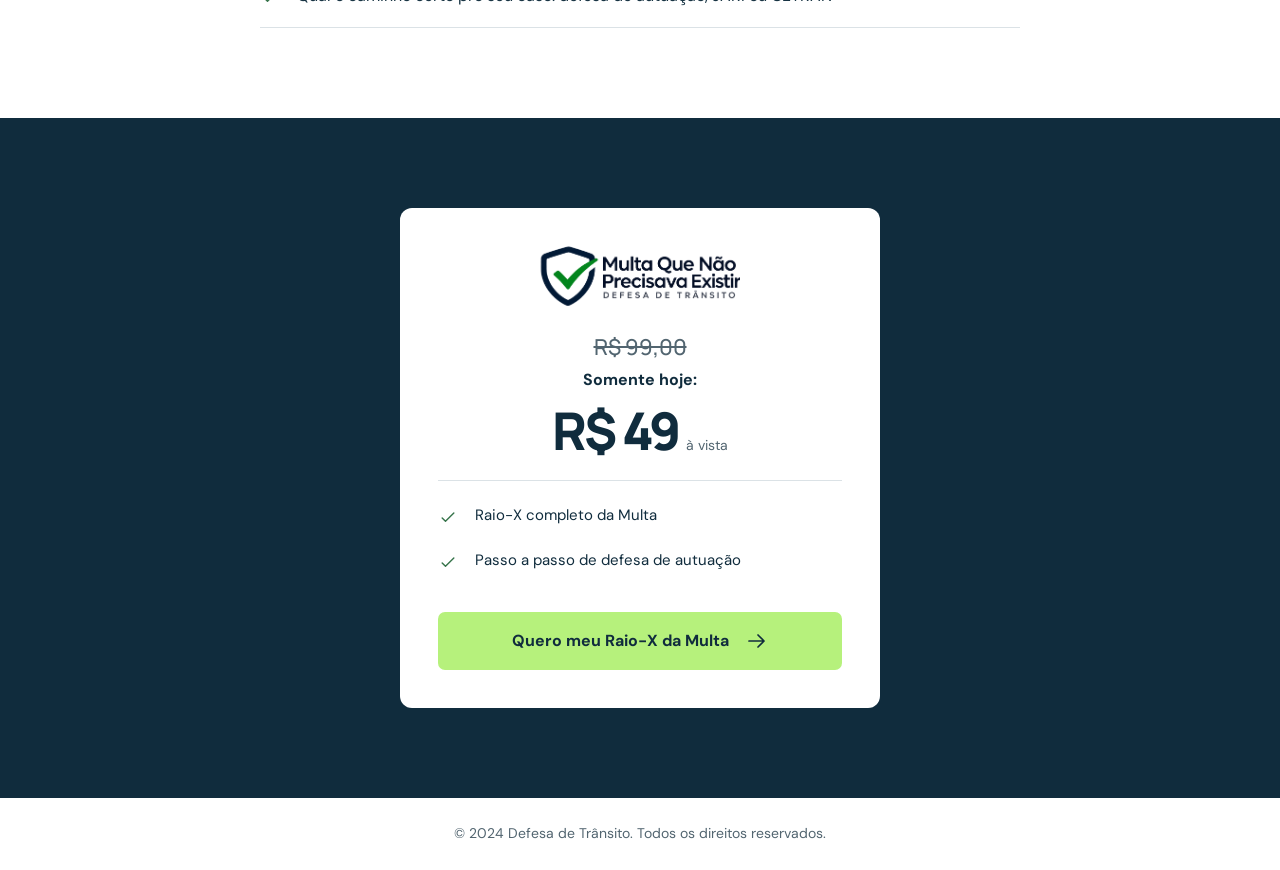
==== commit 12e9283c: "Optimize checkout connection and animate CTAs" ====
--- a/index.html
+++ b/index.html
@@ -12,6 +12,8 @@
   <meta property="og:locale" content="pt_BR">
   <!-- Após o deploy, acrescente og:url com a URL definitiva. -->
   <link rel="icon" href="data:image/svg+xml,%3Csvg xmlns='http://www.w3.org/2000/svg' viewBox='0 0 32 32'%3E%3Crect width='32' height='32' rx='8' fill='%23102c3d'/%3E%3Cpath d='m8 16 5 5 11-11' fill='none' stroke='%23b6f17c' stroke-width='3'/%3E%3C/svg%3E">
+  <link rel="preconnect" href="https://ggcheckout.app">
+  <link rel="dns-prefetch" href="//ggcheckout.app">
   <link rel="preconnect" href="https://fonts.googleapis.com">
   <link rel="preconnect" href="https://fonts.gstatic.com" crossorigin>
   <link href="https://fonts.googleapis.com/css2?family=DM+Sans:wght@400;500;600;700&family=Manrope:wght@400;500;600;700;800&display=swap" rel="stylesheet">
--- a/styles.css
+++ b/styles.css
@@ -138,3 +138,11 @@
 .learning .check-list svg{color:#37744b}
 .learning .topics-toggle{color:#37744b;border-color:#37744b}
 .learning .topics-toggle:hover{background:#102c3d08}
+
+/* Movimento discreto nos CTAs, sem alterar dimensões ou navegação. */
+@keyframes purchase-nudge{0%,100%{transform:translateY(0)}50%{transform:translateY(-2px)}}
+@media(prefers-reduced-motion:no-preference){
+  .button[href="#oferta"],.button.checkout-link{animation:purchase-nudge 3s ease-in-out infinite}
+  .button[href="#oferta"]:hover,.button.checkout-link:hover,.button[href="#oferta"]:focus-visible,.button.checkout-link:focus-visible{animation:none}
+}
+.button[href="#oferta"],.button.checkout-link{touch-action:manipulation}
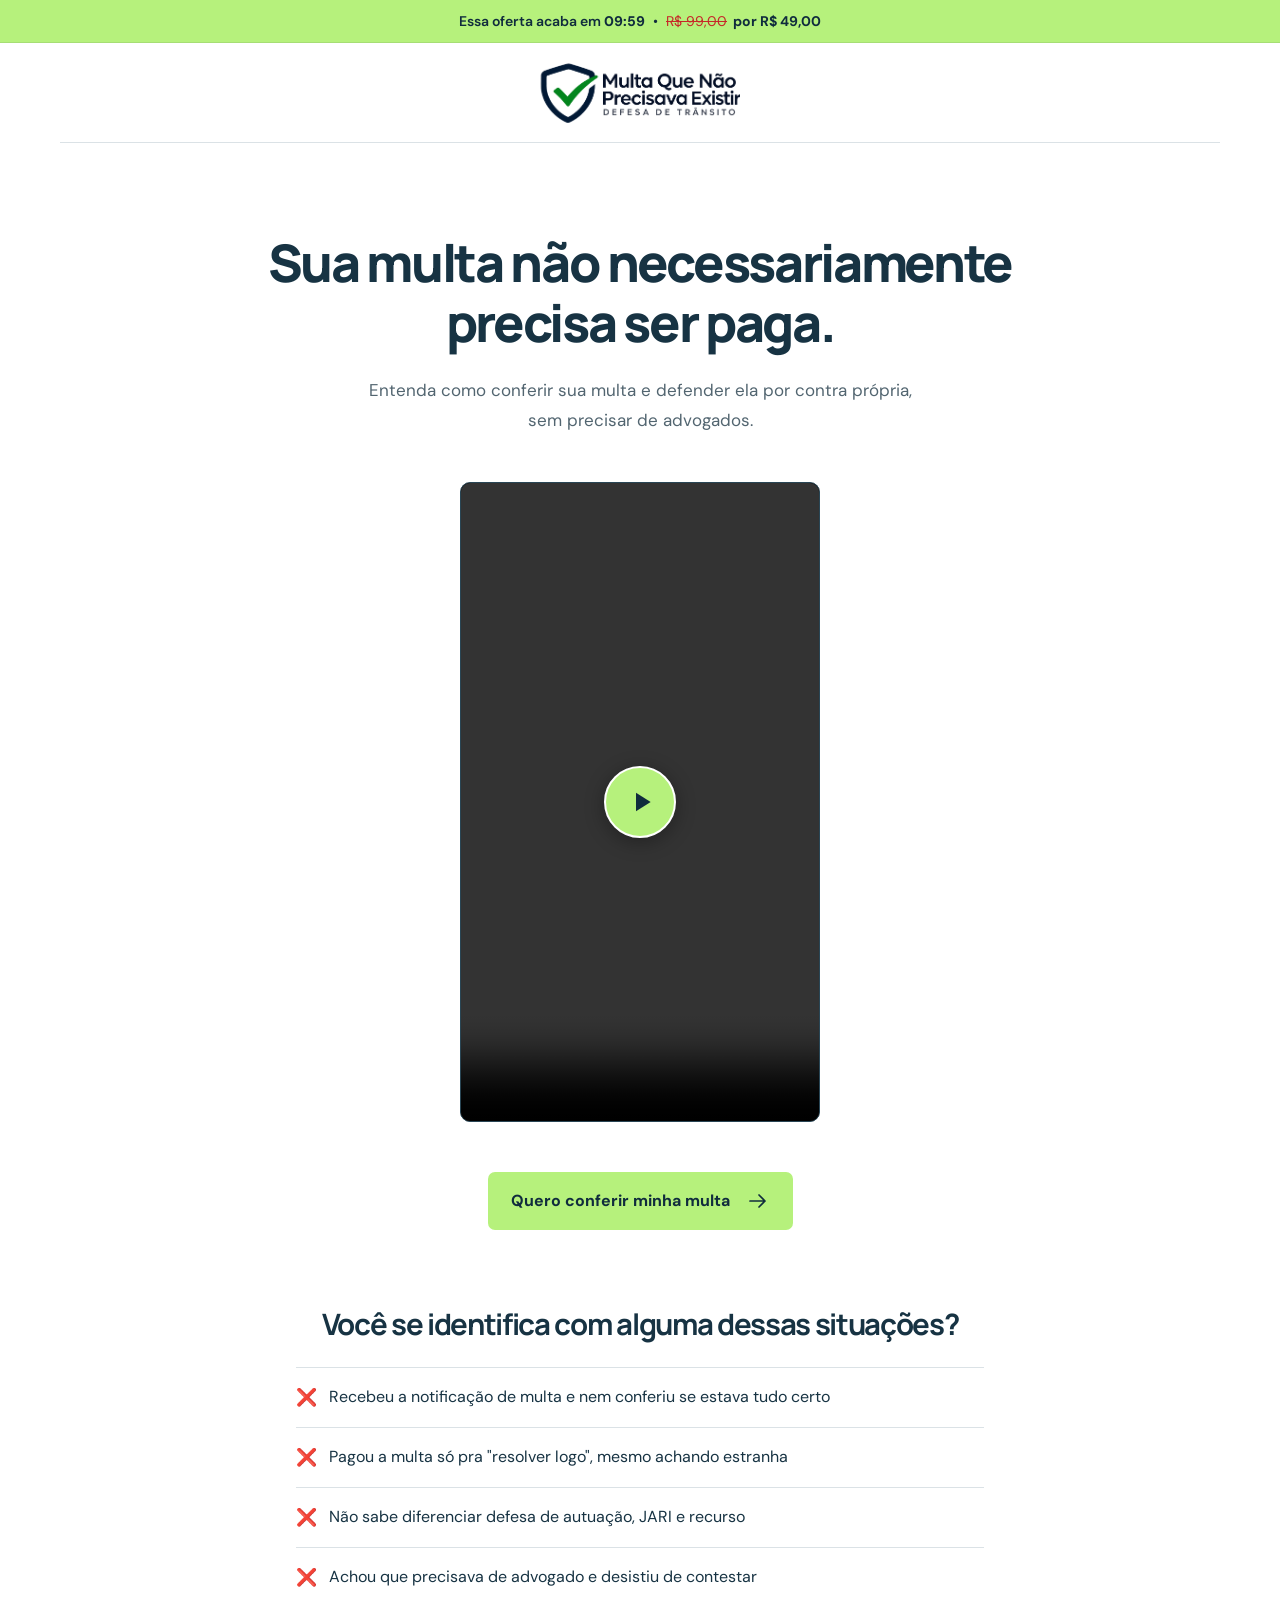
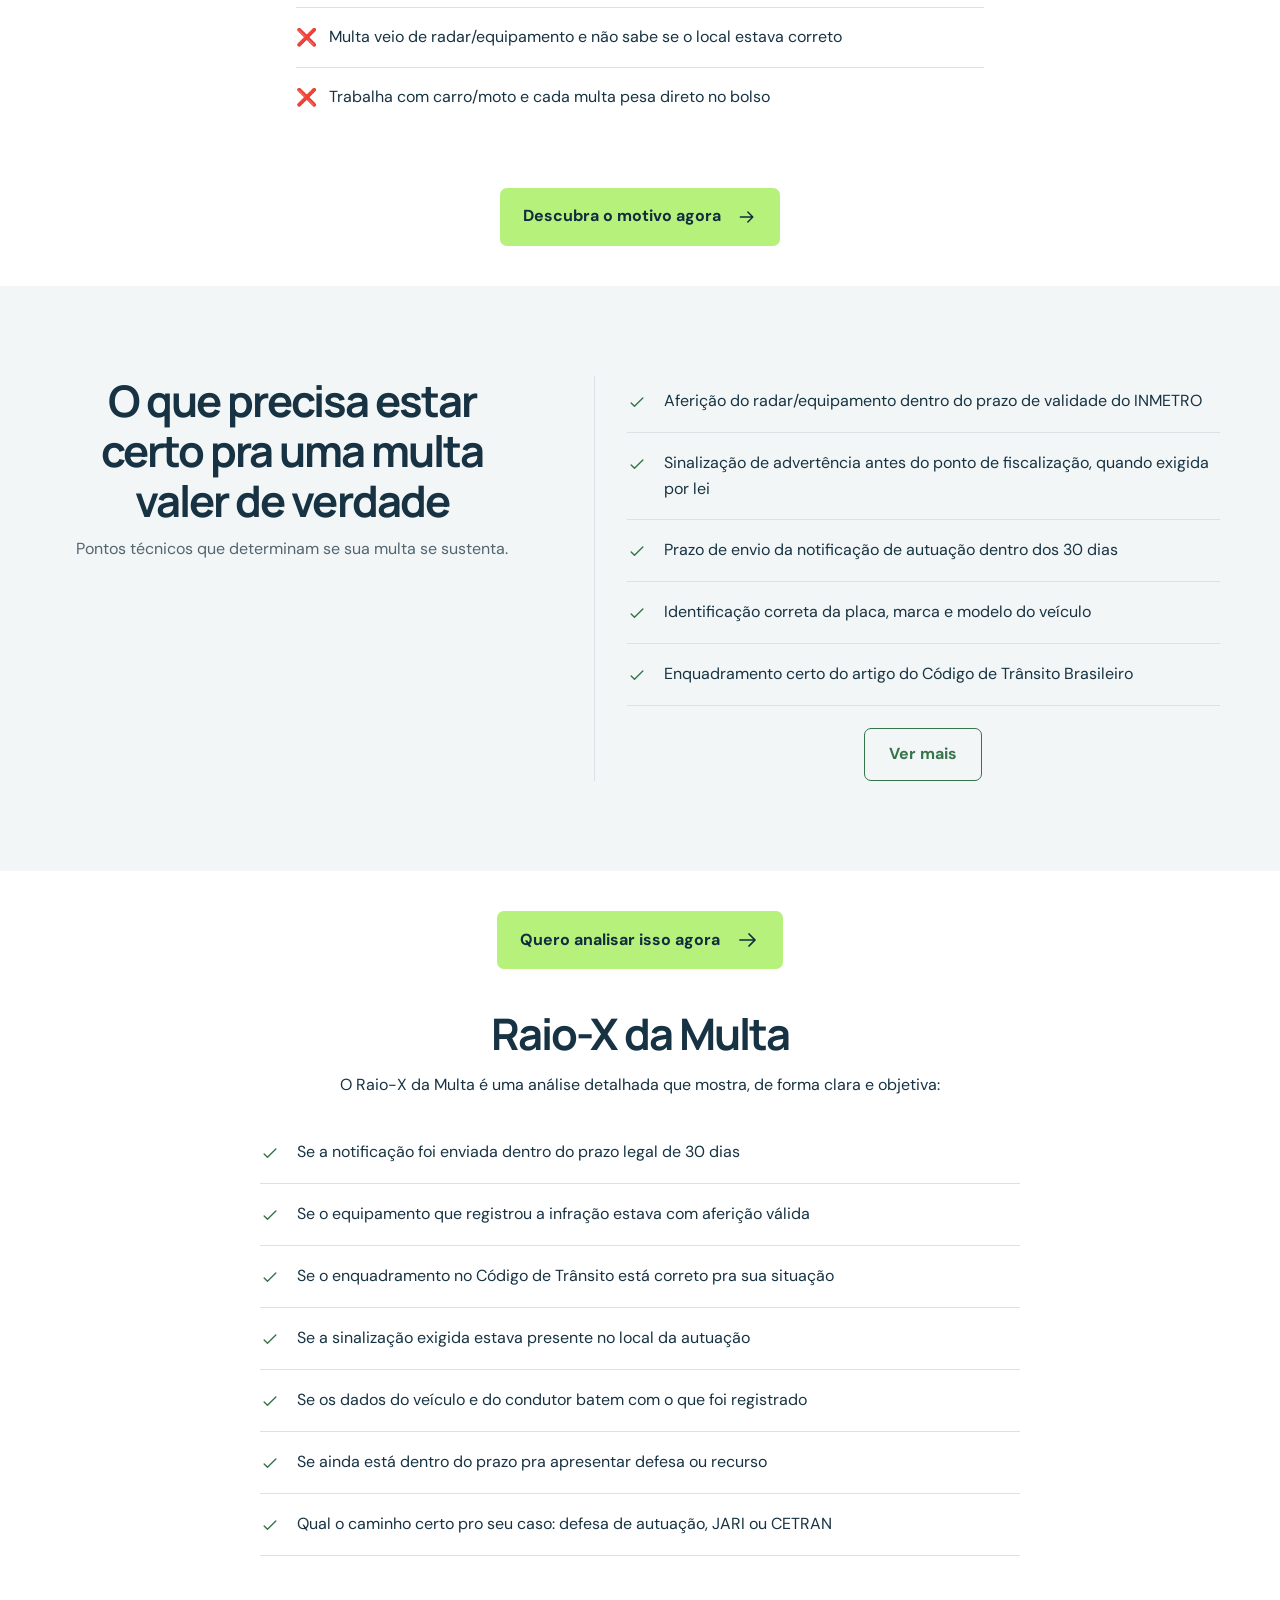
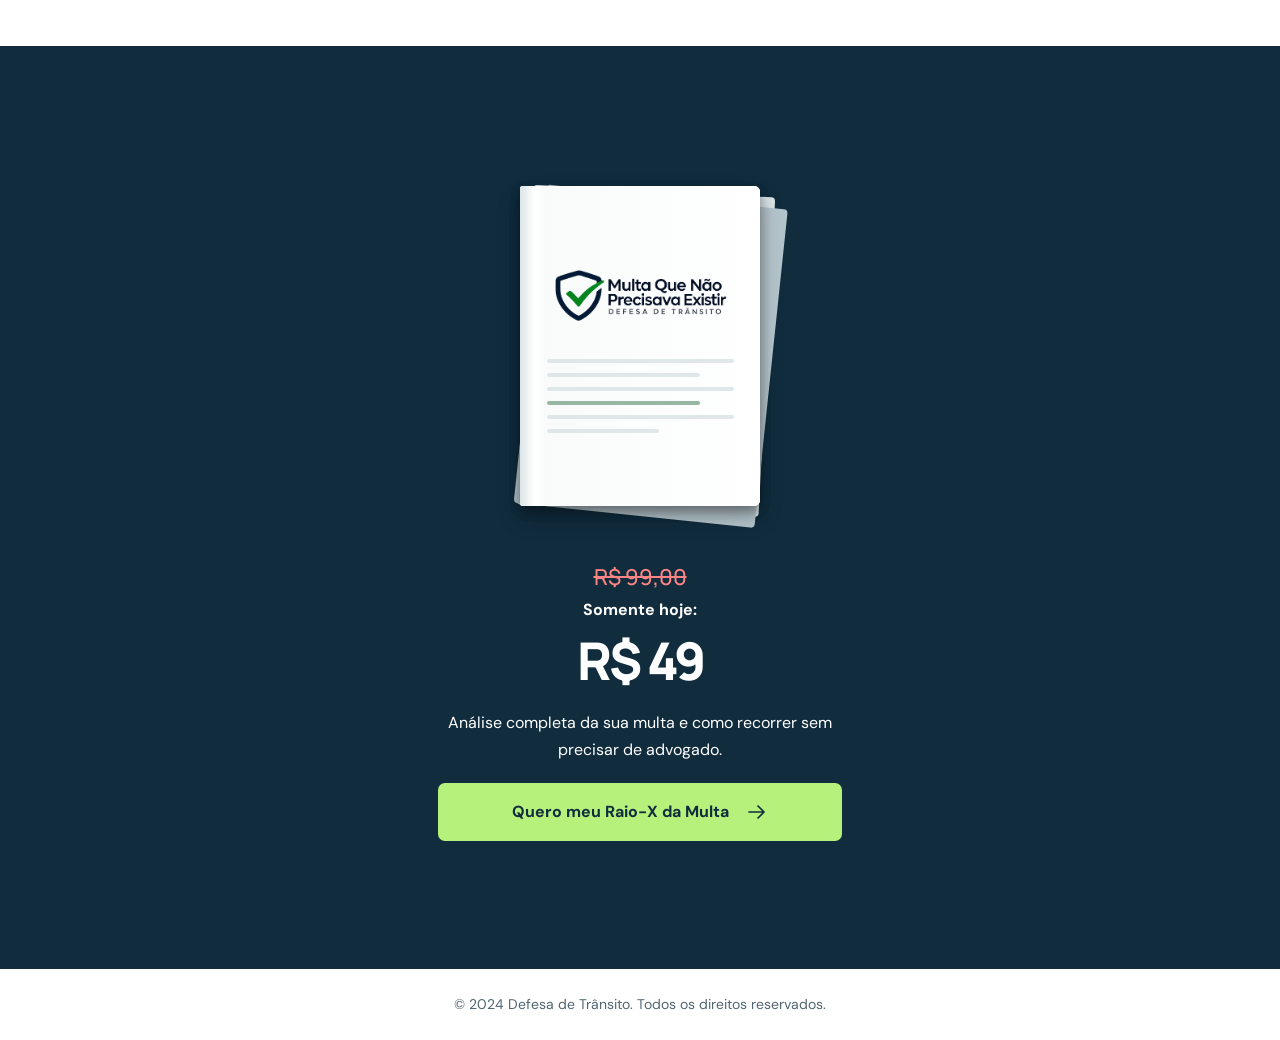
==== commit f0b4f63a: "Update mobile offer layout and animated book" ====
--- a/index.html
+++ b/index.html
@@ -1,85 +1,85 @@
-<!doctype html>
-<html lang="pt-BR">
-<head>
-  <meta charset="UTF-8">
-  <meta name="viewport" content="width=device-width, initial-scale=1">
-  <title>Multa Que Não Precisava Existir | Guia para conferir sua multa</title>
-  <meta name="description" content="Aprenda a conferir sua notificação, entender prazos e protocolar sua defesa administrativa. Guia em PDF e vídeos curtos por R$ 49.">
-  <meta name="theme-color" content="#102c3d">
-  <meta property="og:title" content="Multa Que Não Precisava Existir">
-  <meta property="og:description" content="Antes de pagar, decida com informação. Guia em PDF e vídeos curtos para conferir sua multa.">
-  <meta property="og:type" content="website">
-  <meta property="og:locale" content="pt_BR">
-  <!-- Após o deploy, acrescente og:url com a URL definitiva. -->
-  <link rel="icon" href="data:image/svg+xml,%3Csvg xmlns='http://www.w3.org/2000/svg' viewBox='0 0 32 32'%3E%3Crect width='32' height='32' rx='8' fill='%23102c3d'/%3E%3Cpath d='m8 16 5 5 11-11' fill='none' stroke='%23b6f17c' stroke-width='3'/%3E%3C/svg%3E">
+<!doctype html>
+<html lang="pt-BR">
+<head>
+  <meta charset="UTF-8">
+  <meta name="viewport" content="width=device-width, initial-scale=1">
+  <title>Multa Que Não Precisava Existir | Guia para conferir sua multa</title>
+  <meta name="description" content="Aprenda a conferir sua notificação, entender prazos e protocolar sua defesa administrativa. Guia em PDF e vídeos curtos por R$ 49.">
+  <meta name="theme-color" content="#102c3d">
+  <meta property="og:title" content="Multa Que Não Precisava Existir">
+  <meta property="og:description" content="Antes de pagar, decida com informação. Guia em PDF e vídeos curtos para conferir sua multa.">
+  <meta property="og:type" content="website">
+  <meta property="og:locale" content="pt_BR">
+  <!-- Após o deploy, acrescente og:url com a URL definitiva. -->
+  <link rel="icon" href="data:image/svg+xml,%3Csvg xmlns='http://www.w3.org/2000/svg' viewBox='0 0 32 32'%3E%3Crect width='32' height='32' rx='8' fill='%23102c3d'/%3E%3Cpath d='m8 16 5 5 11-11' fill='none' stroke='%23b6f17c' stroke-width='3'/%3E%3C/svg%3E">
   <link rel="preconnect" href="https://ggcheckout.app">
   <link rel="dns-prefetch" href="//ggcheckout.app">
-  <link rel="preconnect" href="https://fonts.googleapis.com">
-  <link rel="preconnect" href="https://fonts.gstatic.com" crossorigin>
-  <link href="https://fonts.googleapis.com/css2?family=DM+Sans:wght@400;500;600;700&family=Manrope:wght@400;500;600;700;800&display=swap" rel="stylesheet">
-  <link rel="stylesheet" href="styles.css">
-  <script src="script.js" defer></script>
-  
-  <script src="https://cdn.utmify.com.br/scripts/utms/latest.js" data-utmify-prevent-xcod-sck data-utmify-prevent-subids defer></script>
-<!-- Meta Pixel Code -->
-<script>
-(function () {
-  if (window.__mqnpeMetaPixel1302813676254181) return;
-  window.__mqnpeMetaPixel1302813676254181 = true;
-  !function(f,b,e,v,n,t,s)
-  {if(f.fbq)return;n=f.fbq=function(){n.callMethod?
-  n.callMethod.apply(n,arguments):n.queue.push(arguments)};
-  if(!f._fbq)f._fbq=n;n.push=n;n.loaded=!0;n.version='2.0';
-  n.queue=[];t=b.createElement(e);t.async=!0;
-  t.src=v;s=b.getElementsByTagName(e)[0];
-  s.parentNode.insertBefore(t,s)}(window, document,'script',
-  'https://connect.facebook.net/en_US/fbevents.js');
-  fbq('init', '1302813676254181');
-  fbq('track', 'PageView');
-})();
-</script>
-<!-- End Meta Pixel Code --></head>
-<body><noscript><img height="1" width="1" style="display:none" alt="" src="https://www.facebook.com/tr?id=1302813676254181&amp;ev=PageView&amp;noscript=1"></noscript>
-<a class="skip-link" href="#conteudo">Pular para o conteúdo</a>
-<svg class="svg-definitions" xmlns="http://www.w3.org/2000/svg" aria-hidden="true"><defs>
-  <symbol id="check" viewBox="0 0 24 24"><path d="m5 12 4 4L19 6"/></symbol>
-  <symbol id="arrow" viewBox="0 0 24 24"><path d="M4 12h15m-6-6 6 6-6 6"/></symbol>
-  <symbol id="document" viewBox="0 0 24 24"><path d="M14 3H5v18h14V8l-5-5Zm0 0v6h5M8 13h8m-8 4h5"/></symbol>
-  <symbol id="shield" viewBox="0 0 24 24"><path d="m12 2 8 3v6c0 5-4 9-8 11-4-2-8-6-8-11V5l8-3Z"/><path d="m8 11 3 3 5-5"/></symbol>
-  <symbol id="clock" viewBox="0 0 24 24"><circle cx="12" cy="12" r="9"/><path d="M12 6v6l4 2"/></symbol>
-</defs></svg>
-<div class="top-offer-bar"><div class="top-offer-content"><span>Essa oferta acaba em <span class="offer-timer" role="timer" aria-label="Tempo restante da oferta" aria-live="off">10:00</span></span><span class="top-offer-separator" aria-hidden="true">•</span><span class="top-offer-prices"><del>R$ 99,00</del> <strong>por <span data-price data-price-decimals="2">R$ 49,00</span></strong></span></div></div><header class="header wrap"><a class="brand" href="index.html" aria-label="Multa Que Não Precisava Existir — início"><span class="logo-frame"><img class="site-logo" src="assets/logo-horizontal.png" width="2172" height="724" alt="Multa Que Não Precisava Existir — Defesa de Trânsito"></span></a></header>
-<main id="conteudo">
-<section class="hero wrap" id="inicio" aria-labelledby="hero-title">
-  <div class="hero-copy"><p class="eyebrow"><span></span> GUIA DIGITAL PARA MOTORISTAS</p><h1 id="hero-title">Sua multa não necessariamente precisa ser paga.</h1><div class="vsl-slot" role="region" aria-label="Apresentação em vídeo"><video controls playsinline preload="metadata" width="360" height="640" aria-label="Apresentação — Raio-X da Multa"><source src="assets/vsl.mp4" type="video/mp4">Seu navegador não suporta reprodução de vídeo.</video><button class="vsl-play" type="button" aria-label="Reproduzir vídeo" hidden><svg viewBox="0 0 24 24" aria-hidden="true"><path d="m9 5 11 7-11 7Z"/></svg></button></div><p class="lead">Entenda como conferir sua multa e defender ela por contra própria, sem precisar de advogados.</p></div>
-  <div class="between-sections-cta"><a class="button" href="#oferta">Quero conferir minha multa <svg><use href="#arrow"/></svg></a></div><aside class="hero-panel situations-panel" aria-labelledby="situations-title">
-  <h2 id="situations-title">Você se identifica com alguma dessas situações?</h2>
-  <ul class="situations-list">
-    <li><span aria-hidden="true">❌</span><span>Recebeu a notificação de multa e nem conferiu se estava tudo certo</span></li>
-    <li><span aria-hidden="true">❌</span><span>Pagou a multa só pra "resolver logo", mesmo achando estranha</span></li>
-    <li><span aria-hidden="true">❌</span><span>Não sabe diferenciar defesa de autuação, JARI e recurso</span></li>
-    <li><span aria-hidden="true">❌</span><span>Achou que precisava de advogado e desistiu de contestar</span></li>
-    <li><span aria-hidden="true">❌</span><span>Multa veio de radar/equipamento e não sabe se o local estava correto</span></li>
-    <li><span aria-hidden="true">❌</span><span>Trabalha com carro/moto e cada multa pesa direto no bolso</span></li>
-  </ul>
-</aside>
-</section>
-<div class="format-strip"><div class="wrap"><a class="button" href="#oferta">Descubra o motivo agora <svg aria-hidden="true"><use href="#arrow"/></svg></a></div></div>
-
-
-
-<section class="learning section"><div class="wrap split"><div><h2>O que precisa estar certo pra uma multa valer de verdade</h2><p>Pontos técnicos que determinam se sua multa se sustenta.</p></div><div class="learning-topics"><ul class="check-list"><li><svg aria-hidden="true"><use href="#check"/></svg><span>Aferição do radar/equipamento dentro do prazo de validade do INMETRO</span></li><li><svg aria-hidden="true"><use href="#check"/></svg><span>Sinalização de advertência antes do ponto de fiscalização, quando exigida por lei</span></li><li><svg aria-hidden="true"><use href="#check"/></svg><span>Prazo de envio da notificação de autuação dentro dos 30 dias</span></li><li><svg aria-hidden="true"><use href="#check"/></svg><span>Identificação correta da placa, marca e modelo do veículo</span></li><li><svg aria-hidden="true"><use href="#check"/></svg><span>Enquadramento certo do artigo do Código de Trânsito Brasileiro</span></li></ul><ul class="check-list extra-topics" id="extra-learning-topics"><li><svg aria-hidden="true"><use href="#check"/></svg><span>Local da infração compatível com o endereço registrado</span></li><li><svg aria-hidden="true"><use href="#check"/></svg><span>Data e horário coerentes com a imagem/prova apresentada</span></li><li><svg aria-hidden="true"><use href="#check"/></svg><span>Margem de tolerância do equipamento aplicada corretamente na velocidade</span></li><li><svg aria-hidden="true"><use href="#check"/></svg><span>Sinalização de solo visível (faixa, linha de retenção) no momento da autuação</span></li><li><svg aria-hidden="true"><use href="#check"/></svg><span>Notificação enviada para o endereço correto no Renavam</span></li></ul><button class="topics-toggle" type="button" aria-expanded="false" aria-controls="extra-learning-topics" hidden>Ver mais</button></div></div></section>
-<div class="between-sections-cta"><a class="button" href="#oferta">Quero analisar isso agora <svg aria-hidden="true"><use href="#arrow"/></svg></a></div><section class="section wrap raio-x-section"><p class="eyebrow learning-label">O QUE IRÁ APRENDER</p><h2>Raio-X da Multa</h2><p>O Raio-X da Multa é uma análise detalhada que mostra, de forma clara e objetiva:</p><ul class="check-list raio-x-topics"><li><svg aria-hidden="true"><use href="#check"/></svg><span>Se a notificação foi enviada dentro do prazo legal de 30 dias</span></li><li><svg aria-hidden="true"><use href="#check"/></svg><span>Se o equipamento que registrou a infração estava com aferição válida</span></li><li><svg aria-hidden="true"><use href="#check"/></svg><span>Se o enquadramento no Código de Trânsito está correto pra sua situação</span></li><li><svg aria-hidden="true"><use href="#check"/></svg><span>Se a sinalização exigida estava presente no local da autuação</span></li><li><svg aria-hidden="true"><use href="#check"/></svg><span>Se os dados do veículo e do condutor batem com o que foi registrado</span></li><li><svg aria-hidden="true"><use href="#check"/></svg><span>Se ainda está dentro do prazo pra apresentar defesa ou recurso</span></li><li><svg aria-hidden="true"><use href="#check"/></svg><span>Qual o caminho certo pro seu caso: defesa de autuação, JARI ou CETRAN</span></li></ul></section>
-
-
-<!-- DEPOIMENTOS REAIS: publicar somente após inserir relatos autênticos e obter autorização.
-<section class="section wrap" aria-labelledby="depoimentos"><h2 id="depoimentos">Quem já leu</h2><blockquote><p>INSERIR DEPOIMENTO REAL</p><footer>NOME AUTORIZADO</footer></blockquote></section>
--->
-<section class="offer-section section" id="oferta"><div class="wrap offer-layout"><div class="price-card"><div class="offer-logo"><span class="logo-frame"><img class="site-logo" src="assets/logo-horizontal.png" width="2172" height="724" alt="Multa Que Não Precisava Existir — Defesa de Trânsito" loading="lazy"></span></div><p class="price"><del class="old-price" aria-label="Preço anterior: R$ 99,00">R$ 99,00</del><span class="today-offer">Somente hoje:</span> <span data-price>R$ 49</span> <small>à vista</small></p><ul class="check-list"><li><svg aria-hidden="true"><use href="#check"/></svg><span>Raio-X completo da Multa</span></li><li><svg aria-hidden="true"><use href="#check"/></svg><span>Passo a passo de defesa de autuação</span></li></ul><a class="button checkout-link" href="https://ggcheckout.app/checkout/v5/dZjcEoFFynVmE5elIhAi">Quero meu Raio-X da Multa <svg><use href="#arrow"/></svg></a></div></div></section>
-
-
-</main><footer class="copyright-footer"><p>© 2024 Defesa de Trânsito. Todos os direitos reservados.</p></footer>
-
-
-</body>
-</html>
+  <link rel="preconnect" href="https://fonts.googleapis.com">
+  <link rel="preconnect" href="https://fonts.gstatic.com" crossorigin>
+  <link href="https://fonts.googleapis.com/css2?family=DM+Sans:wght@400;500;600;700&family=Manrope:wght@400;500;600;700;800&display=swap" rel="stylesheet">
+  <link rel="stylesheet" href="styles.css">
+  <script src="script.js" defer></script>
+  
+  <script src="https://cdn.utmify.com.br/scripts/utms/latest.js" data-utmify-prevent-xcod-sck data-utmify-prevent-subids defer></script>
+<!-- Meta Pixel Code -->
+<script>
+(function () {
+  if (window.__mqnpeMetaPixel1302813676254181) return;
+  window.__mqnpeMetaPixel1302813676254181 = true;
+  !function(f,b,e,v,n,t,s)
+  {if(f.fbq)return;n=f.fbq=function(){n.callMethod?
+  n.callMethod.apply(n,arguments):n.queue.push(arguments)};
+  if(!f._fbq)f._fbq=n;n.push=n;n.loaded=!0;n.version='2.0';
+  n.queue=[];t=b.createElement(e);t.async=!0;
+  t.src=v;s=b.getElementsByTagName(e)[0];
+  s.parentNode.insertBefore(t,s)}(window, document,'script',
+  'https://connect.facebook.net/en_US/fbevents.js');
+  fbq('init', '1302813676254181');
+  fbq('track', 'PageView');
+})();
+</script>
+<!-- End Meta Pixel Code --></head>
+<body><noscript><img height="1" width="1" style="display:none" alt="" src="https://www.facebook.com/tr?id=1302813676254181&amp;ev=PageView&amp;noscript=1"></noscript>
+<a class="skip-link" href="#conteudo">Pular para o conteúdo</a>
+<svg class="svg-definitions" xmlns="http://www.w3.org/2000/svg" aria-hidden="true"><defs>
+  <symbol id="check" viewBox="0 0 24 24"><path d="m5 12 4 4L19 6"/></symbol>
+  <symbol id="arrow" viewBox="0 0 24 24"><path d="M4 12h15m-6-6 6 6-6 6"/></symbol>
+  <symbol id="document" viewBox="0 0 24 24"><path d="M14 3H5v18h14V8l-5-5Zm0 0v6h5M8 13h8m-8 4h5"/></symbol>
+  <symbol id="shield" viewBox="0 0 24 24"><path d="m12 2 8 3v6c0 5-4 9-8 11-4-2-8-6-8-11V5l8-3Z"/><path d="m8 11 3 3 5-5"/></symbol>
+  <symbol id="clock" viewBox="0 0 24 24"><circle cx="12" cy="12" r="9"/><path d="M12 6v6l4 2"/></symbol>
+</defs></svg>
+<div class="top-offer-bar"><div class="top-offer-content"><span>Essa oferta acaba em <span class="offer-timer" role="timer" aria-label="Tempo restante da oferta" aria-live="off">10:00</span></span><span class="top-offer-separator" aria-hidden="true">•</span><span class="top-offer-prices"><del>R$ 99,00</del> <strong>por <span data-price data-price-decimals="2">R$ 49,00</span></strong></span></div></div><header class="header wrap"><a class="brand" href="index.html" aria-label="Multa Que Não Precisava Existir — início"><span class="logo-frame"><img class="site-logo" src="assets/logo-horizontal.png" width="2172" height="724" alt="Multa Que Não Precisava Existir — Defesa de Trânsito"></span></a></header>
+<main id="conteudo">
+<section class="hero wrap" id="inicio" aria-labelledby="hero-title">
+  <div class="hero-copy"><h1 id="hero-title">Sua multa não necessariamente precisa ser paga.</h1><div class="vsl-slot" role="region" aria-label="Apresentação em vídeo"><video controls playsinline preload="metadata" width="360" height="640" aria-label="Apresentação — Raio-X da Multa"><source src="assets/vsl.mp4" type="video/mp4">Seu navegador não suporta reprodução de vídeo.</video><button class="vsl-play" type="button" aria-label="Reproduzir vídeo" hidden><svg viewBox="0 0 24 24" aria-hidden="true"><path d="m9 5 11 7-11 7Z"/></svg></button></div><p class="lead">Entenda como conferir sua multa e defender ela por contra própria, sem precisar de advogados.</p></div>
+  <div class="between-sections-cta"><a class="button" href="#oferta">Quero conferir minha multa <svg><use href="#arrow"/></svg></a></div><aside class="hero-panel situations-panel" aria-labelledby="situations-title">
+  <h2 id="situations-title">Você se identifica com alguma dessas situações?</h2>
+  <ul class="situations-list">
+    <li><span aria-hidden="true">❌</span><span>Recebeu a notificação de multa e nem conferiu se estava tudo certo</span></li>
+    <li><span aria-hidden="true">❌</span><span>Pagou a multa só pra "resolver logo", mesmo achando estranha</span></li>
+    <li><span aria-hidden="true">❌</span><span>Não sabe diferenciar defesa de autuação, JARI e recurso</span></li>
+    <li><span aria-hidden="true">❌</span><span>Achou que precisava de advogado e desistiu de contestar</span></li>
+    <li><span aria-hidden="true">❌</span><span>Multa veio de radar/equipamento e não sabe se o local estava correto</span></li>
+    <li><span aria-hidden="true">❌</span><span>Trabalha com carro/moto e cada multa pesa direto no bolso</span></li>
+  </ul>
+</aside>
+</section>
+<div class="format-strip"><div class="wrap"><a class="button" href="#oferta">Descubra o motivo agora <svg aria-hidden="true"><use href="#arrow"/></svg></a></div></div>
+
+
+
+<section class="learning section"><div class="wrap split"><div><h2>O que precisa estar certo pra uma multa valer de verdade</h2><p>Pontos técnicos que determinam se sua multa se sustenta.</p></div><div class="learning-topics"><ul class="check-list"><li><svg aria-hidden="true"><use href="#check"/></svg><span>Aferição do radar/equipamento dentro do prazo de validade do INMETRO</span></li><li><svg aria-hidden="true"><use href="#check"/></svg><span>Sinalização de advertência antes do ponto de fiscalização, quando exigida por lei</span></li><li><svg aria-hidden="true"><use href="#check"/></svg><span>Prazo de envio da notificação de autuação dentro dos 30 dias</span></li><li><svg aria-hidden="true"><use href="#check"/></svg><span>Identificação correta da placa, marca e modelo do veículo</span></li><li><svg aria-hidden="true"><use href="#check"/></svg><span>Enquadramento certo do artigo do Código de Trânsito Brasileiro</span></li></ul><ul class="check-list extra-topics" id="extra-learning-topics"><li><svg aria-hidden="true"><use href="#check"/></svg><span>Local da infração compatível com o endereço registrado</span></li><li><svg aria-hidden="true"><use href="#check"/></svg><span>Data e horário coerentes com a imagem/prova apresentada</span></li><li><svg aria-hidden="true"><use href="#check"/></svg><span>Margem de tolerância do equipamento aplicada corretamente na velocidade</span></li><li><svg aria-hidden="true"><use href="#check"/></svg><span>Sinalização de solo visível (faixa, linha de retenção) no momento da autuação</span></li><li><svg aria-hidden="true"><use href="#check"/></svg><span>Notificação enviada para o endereço correto no Renavam</span></li></ul><button class="topics-toggle" type="button" aria-expanded="false" aria-controls="extra-learning-topics" hidden>Ver mais</button></div></div></section>
+<div class="between-sections-cta"><a class="button" href="#oferta">Quero analisar isso agora <svg aria-hidden="true"><use href="#arrow"/></svg></a></div><section class="section wrap raio-x-section"><h2>Raio-X da Multa</h2><p>O Raio-X da Multa é uma análise detalhada que mostra, de forma clara e objetiva:</p><ul class="check-list raio-x-topics"><li><svg aria-hidden="true"><use href="#check"/></svg><span>Se a notificação foi enviada dentro do prazo legal de 30 dias</span></li><li><svg aria-hidden="true"><use href="#check"/></svg><span>Se o equipamento que registrou a infração estava com aferição válida</span></li><li><svg aria-hidden="true"><use href="#check"/></svg><span>Se o enquadramento no Código de Trânsito está correto pra sua situação</span></li><li><svg aria-hidden="true"><use href="#check"/></svg><span>Se a sinalização exigida estava presente no local da autuação</span></li><li><svg aria-hidden="true"><use href="#check"/></svg><span>Se os dados do veículo e do condutor batem com o que foi registrado</span></li><li><svg aria-hidden="true"><use href="#check"/></svg><span>Se ainda está dentro do prazo pra apresentar defesa ou recurso</span></li><li><svg aria-hidden="true"><use href="#check"/></svg><span>Qual o caminho certo pro seu caso: defesa de autuação, JARI ou CETRAN</span></li></ul></section>
+
+
+<!-- DEPOIMENTOS REAIS: publicar somente após inserir relatos autênticos e obter autorização.
+<section class="section wrap" aria-labelledby="depoimentos"><h2 id="depoimentos">Quem já leu</h2><blockquote><p>INSERIR DEPOIMENTO REAL</p><footer>NOME AUTORIZADO</footer></blockquote></section>
+-->
+<section class="offer-section section" id="oferta"><div class="wrap offer-layout"><div class="price-card"><div class="offer-book-stage"><div class="offer-book" role="img" aria-label="Livro Multa Que Não Precisava Existir — Defesa de Trânsito"><div class="offer-book-pages" aria-hidden="true"></div><div class="offer-book-leaf leaf-one" aria-hidden="true"></div><div class="offer-book-leaf leaf-two" aria-hidden="true"></div><div class="offer-book-leaf leaf-three" aria-hidden="true"></div><div class="offer-book-cover"><img src="assets/logo-horizontal.png" width="2172" height="724" alt="" loading="lazy"><div class="offer-book-lines" aria-hidden="true"><i></i><i></i><i></i><i></i><i></i><i></i></div></div></div></div><p class="price"><del class="old-price" aria-label="Preço anterior: R$ 99,00">R$ 99,00</del><span class="today-offer">Somente hoje:</span> <span data-price>R$ 49</span></p><p>Análise completa da sua multa e como recorrer sem precisar de advogado.</p><a class="button checkout-link" href="https://ggcheckout.app/checkout/v5/dZjcEoFFynVmE5elIhAi">Quero meu Raio-X da Multa <svg><use href="#arrow"/></svg></a></div></div></section>
+
+
+</main><footer class="copyright-footer"><p>© 2024 Defesa de Trânsito. Todos os direitos reservados.</p></footer>
+
+
+</body>
+</html>
--- a/styles.css
+++ b/styles.css
@@ -146,3 +146,26 @@
   .button[href="#oferta"]:hover,.button.checkout-link:hover,.button[href="#oferta"]:focus-visible,.button.checkout-link:focus-visible{animation:none}
 }
 .button[href="#oferta"],.button.checkout-link{touch-action:manipulation}
+
+/* Destaque dos preços anteriores. */
+.top-offer-prices del,.price .old-price{color:#c62828}
+
+.price-card .price{text-align:center}
+
+/* Oferta integrada ao fundo azul-escuro. */
+.offer-section .price-card{background:transparent;color:#fff;border:0;box-shadow:none}
+.offer-section .price-card .old-price{color:#ff8585}
+
+/* Livro com folhas virando em sequência e capa frontal estática. */
+.offer-book-stage{width:min(280px,100%);margin:0 auto 38px;padding:12px 20px 20px}
+.offer-book{position:relative;width:100%;aspect-ratio:3/4;perspective:1000px;isolation:isolate}
+.offer-book-pages{position:absolute;inset:5px -7px -5px 5px;background:#d9e3e6;border-radius:4px;transform:rotate(3deg)}
+.offer-book-pages:after{content:"";position:absolute;inset:5px -5px -5px 5px;background:#b4c4cb;border-radius:4px;transform:rotate(3deg)}
+.offer-book-cover{position:absolute;inset:0;border-radius:3px 6px 6px 3px;background:linear-gradient(90deg,#dce5e6,#fff 6%,#f9fbfb 10%,#fff);box-shadow:0 12px 24px #0003;display:flex;flex-direction:column;justify-content:center;align-items:center;padding:24px 10px;transform:none}
+.offer-book-cover img{display:block;width:100%;height:auto;max-width:none;object-fit:contain;filter:none;transform:none;margin:0 0 28px}
+.offer-book-lines{width:85%;display:grid;gap:10px}
+.offer-book-lines i{height:4px;border-radius:2px;background:#dfe7e8}.offer-book-lines i:nth-child(2n){width:82%}.offer-book-lines i:nth-child(4){background:#96b7a2}.offer-book-lines i:last-child{width:60%}
+.offer-book-leaf{position:absolute;inset:0;background:linear-gradient(90deg,#dbe2e5,#f8fafb 18%,#fff);border-radius:3px 6px 6px 3px;transform-origin:left center;backface-visibility:hidden;transform-style:preserve-3d;box-shadow:0 5px 12px #0002}
+.offer-book-leaf:before{content:"";position:absolute;inset:26px 20px auto;height:36px;background:repeating-linear-gradient(to bottom,#dce5e7 0 4px,transparent 4px 12px)}
+@keyframes offer-page-flip{0%,15%{transform:rotateY(0deg)}50%,65%{transform:rotateY(-155deg)}90%,100%{transform:rotateY(0deg)}}
+@media(prefers-reduced-motion:no-preference){.offer-book-leaf{animation:offer-page-flip 3s ease-in-out infinite}.leaf-one{animation-delay:.5s}.leaf-two{animation-delay:1s}.leaf-three{animation-delay:1.5s}}
